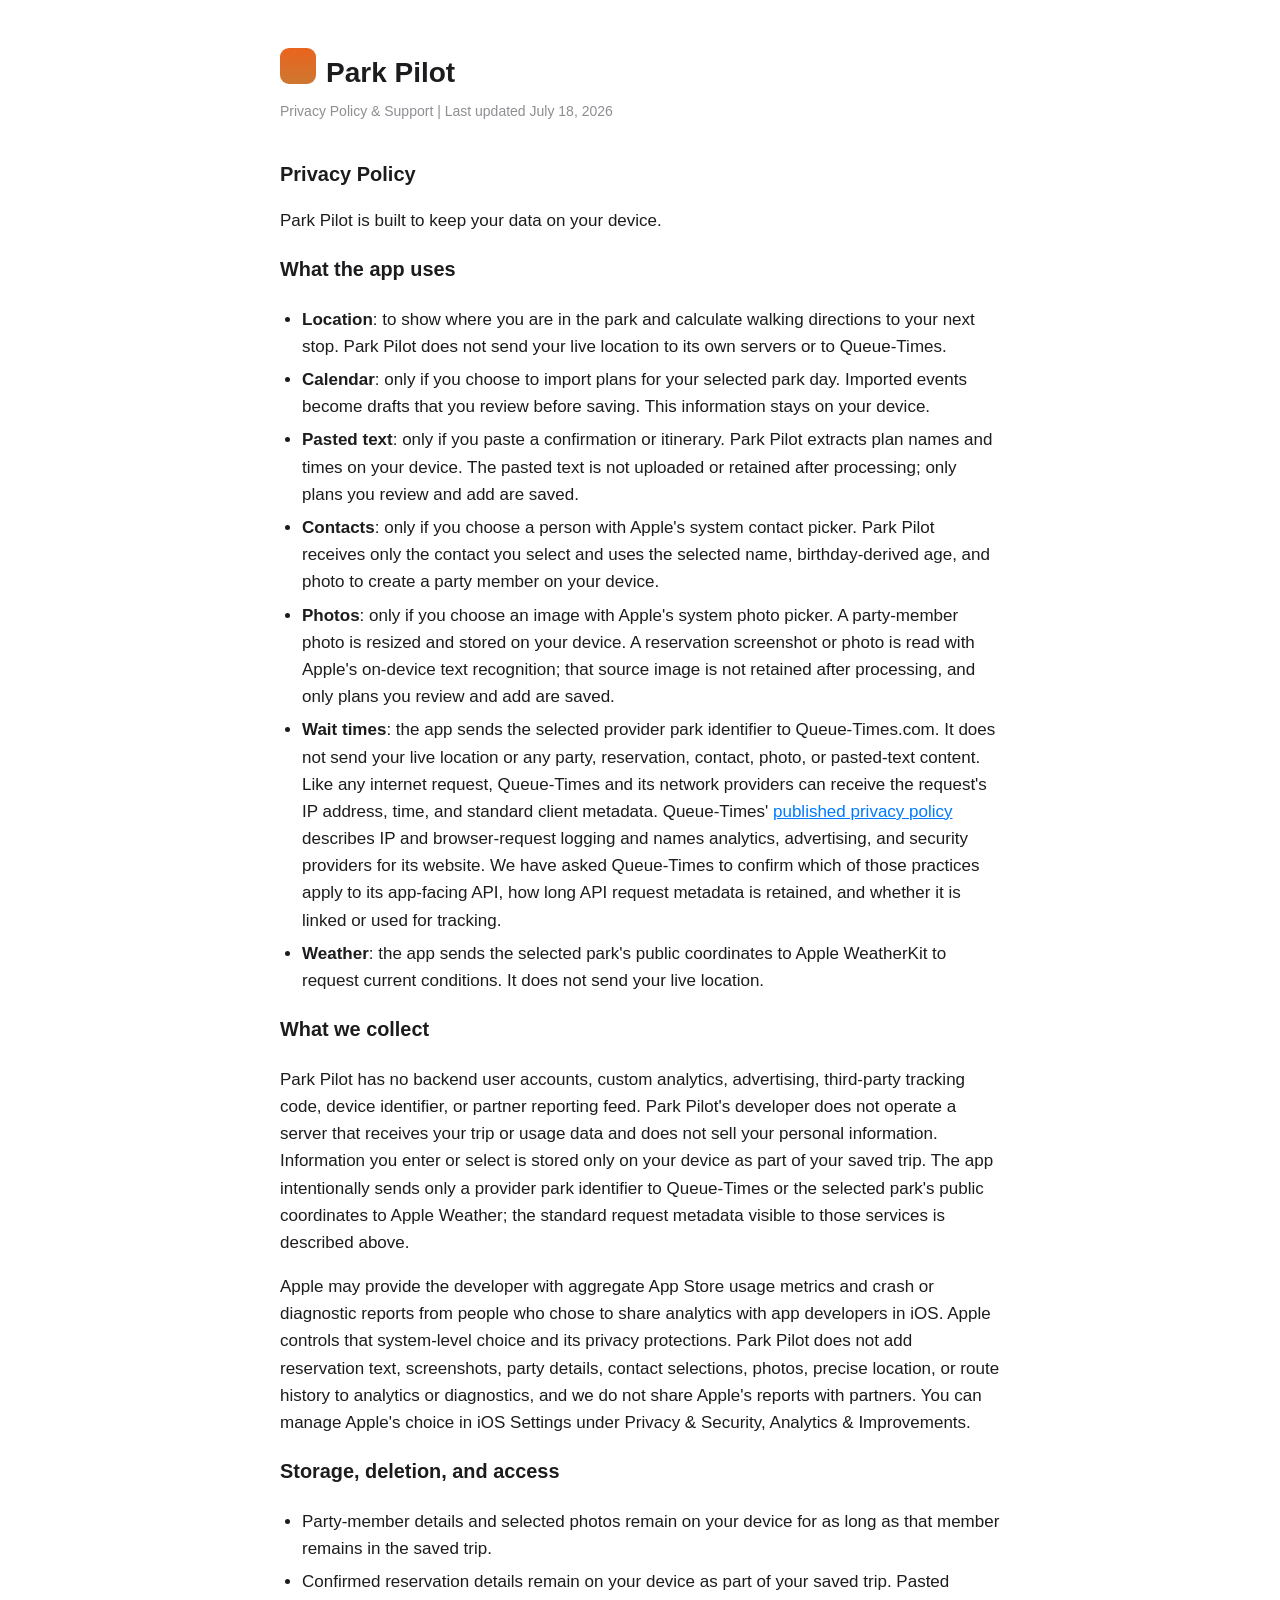
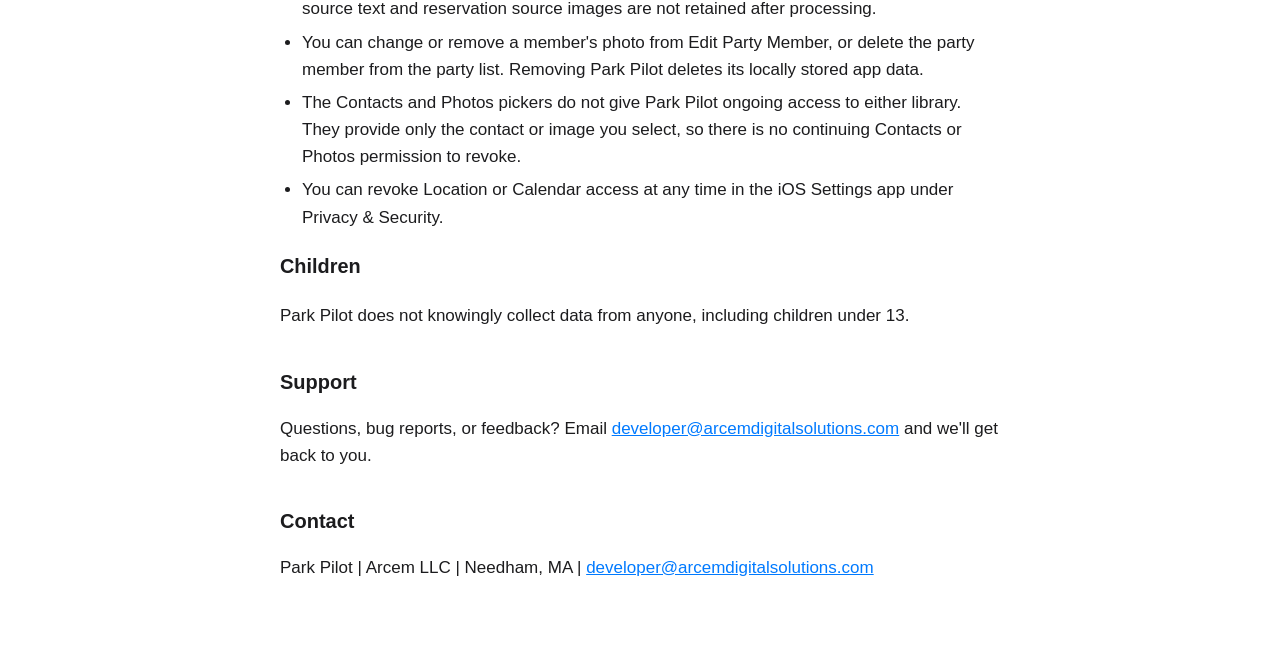
==== privacy.html @ 8011cf63 "docs: disclose wait provider request metadata" ====
<!DOCTYPE html>
<html lang="en">
<head>
<meta charset="utf-8">
<meta name="viewport" content="width=device-width, initial-scale=1">
<title>Park Pilot - Privacy &amp; Support</title>
<style>
  :root { color-scheme: light dark; }
  body {
    font: 17px/1.6 -apple-system, BlinkMacSystemFont, "Segoe UI", Roboto, Helvetica, Arial, sans-serif;
    max-width: 720px; margin: 0 auto; padding: 32px 20px 64px; color: #1c1c1e;
  }
  @media (prefers-color-scheme: dark) { body { background: #000; color: #f2f2f7; } a { color: #6cb4ff; } }
  h1 { font-size: 28px; margin-bottom: 4px; }
  h2 { font-size: 20px; margin-top: 36px; }
  .updated { color: #8e8e93; font-size: 14px; margin-top: 0; }
  ul { padding-left: 22px; }
  li { margin: 6px 0; }
  a { color: #007aff; }
  .brand { display: flex; align-items: center; gap: 10px; }
  .pin { width: 36px; height: 36px; border-radius: 9px; background: linear-gradient(180deg,#ea641e,#cd7731); }
</style>
</head>
<body>
  <div class="brand"><div class="pin"></div><h1>Park Pilot</h1></div>
  <p class="updated">Privacy Policy &amp; Support | Last updated July 18, 2026</p>

  <h2>Privacy Policy</h2>
  <p>Park Pilot is built to keep your data on your device.</p>
  <h3>What the app uses</h3>
  <ul>
    <li><strong>Location</strong>: to show where you are in the park and calculate walking directions to your next stop. Park Pilot does not send your live location to its own servers or to Queue-Times.</li>
    <li><strong>Calendar</strong>: only if you choose to import plans for your selected park day. Imported events become drafts that you review before saving. This information stays on your device.</li>
    <li><strong>Pasted text</strong>: only if you paste a confirmation or itinerary. Park Pilot extracts plan names and times on your device. The pasted text is not uploaded or retained after processing; only plans you review and add are saved.</li>
    <li><strong>Contacts</strong>: only if you choose a person with Apple's system contact picker. Park Pilot receives only the contact you select and uses the selected name, birthday-derived age, and photo to create a party member on your device.</li>
    <li><strong>Photos</strong>: only if you choose an image with Apple's system photo picker. A party-member photo is resized and stored on your device. A reservation screenshot or photo is read with Apple's on-device text recognition; that source image is not retained after processing, and only plans you review and add are saved.</li>
    <li><strong>Wait times</strong>: the app sends the selected provider park identifier to Queue-Times.com. It does not send your live location or any party, reservation, contact, photo, or pasted-text content. Like any internet request, Queue-Times and its network providers can receive the request's IP address, time, and standard client metadata. Queue-Times' <a href="https://queue-times.com/en-US/pages/privacy">published privacy policy</a> describes IP and browser-request logging and names analytics, advertising, and security providers for its website. We have asked Queue-Times to confirm which of those practices apply to its app-facing API, how long API request metadata is retained, and whether it is linked or used for tracking.</li>
    <li><strong>Weather</strong>: the app sends the selected park's public coordinates to Apple WeatherKit to request current conditions. It does not send your live location.</li>
  </ul>
  <h3>What we collect</h3>
  <p>Park Pilot has no backend user accounts, custom analytics, advertising, third-party tracking code, device identifier, or partner reporting feed. Park Pilot's developer does not operate a server that receives your trip or usage data and does not sell your personal information. Information you enter or select is stored only on your device as part of your saved trip. The app intentionally sends only a provider park identifier to Queue-Times or the selected park's public coordinates to Apple Weather; the standard request metadata visible to those services is described above.</p>
  <p>Apple may provide the developer with aggregate App Store usage metrics and crash or diagnostic reports from people who chose to share analytics with app developers in iOS. Apple controls that system-level choice and its privacy protections. Park Pilot does not add reservation text, screenshots, party details, contact selections, photos, precise location, or route history to analytics or diagnostics, and we do not share Apple's reports with partners. You can manage Apple's choice in iOS Settings under Privacy &amp; Security, Analytics &amp; Improvements.</p>
  <h3>Storage, deletion, and access</h3>
  <ul>
    <li>Party-member details and selected photos remain on your device for as long as that member remains in the saved trip.</li>
    <li>Confirmed reservation details remain on your device as part of your saved trip. Pasted source text and reservation source images are not retained after processing.</li>
    <li>You can change or remove a member's photo from Edit Party Member, or delete the party member from the party list. Removing Park Pilot deletes its locally stored app data.</li>
    <li>The Contacts and Photos pickers do not give Park Pilot ongoing access to either library. They provide only the contact or image you select, so there is no continuing Contacts or Photos permission to revoke.</li>
    <li>You can revoke Location or Calendar access at any time in the iOS Settings app under Privacy &amp; Security.</li>
  </ul>
  <h3>Children</h3>
  <p>Park Pilot does not knowingly collect data from anyone, including children under 13.</p>

  <h2>Support</h2>
  <p>Questions, bug reports, or feedback? Email <a href="mailto:developer@arcemdigitalsolutions.com">developer@arcemdigitalsolutions.com</a> and we'll get back to you.</p>

  <h2>Contact</h2>
  <p>Park Pilot | Arcem LLC | Needham, MA | <a href="mailto:developer@arcemdigitalsolutions.com">developer@arcemdigitalsolutions.com</a></p>
</body>
</html>
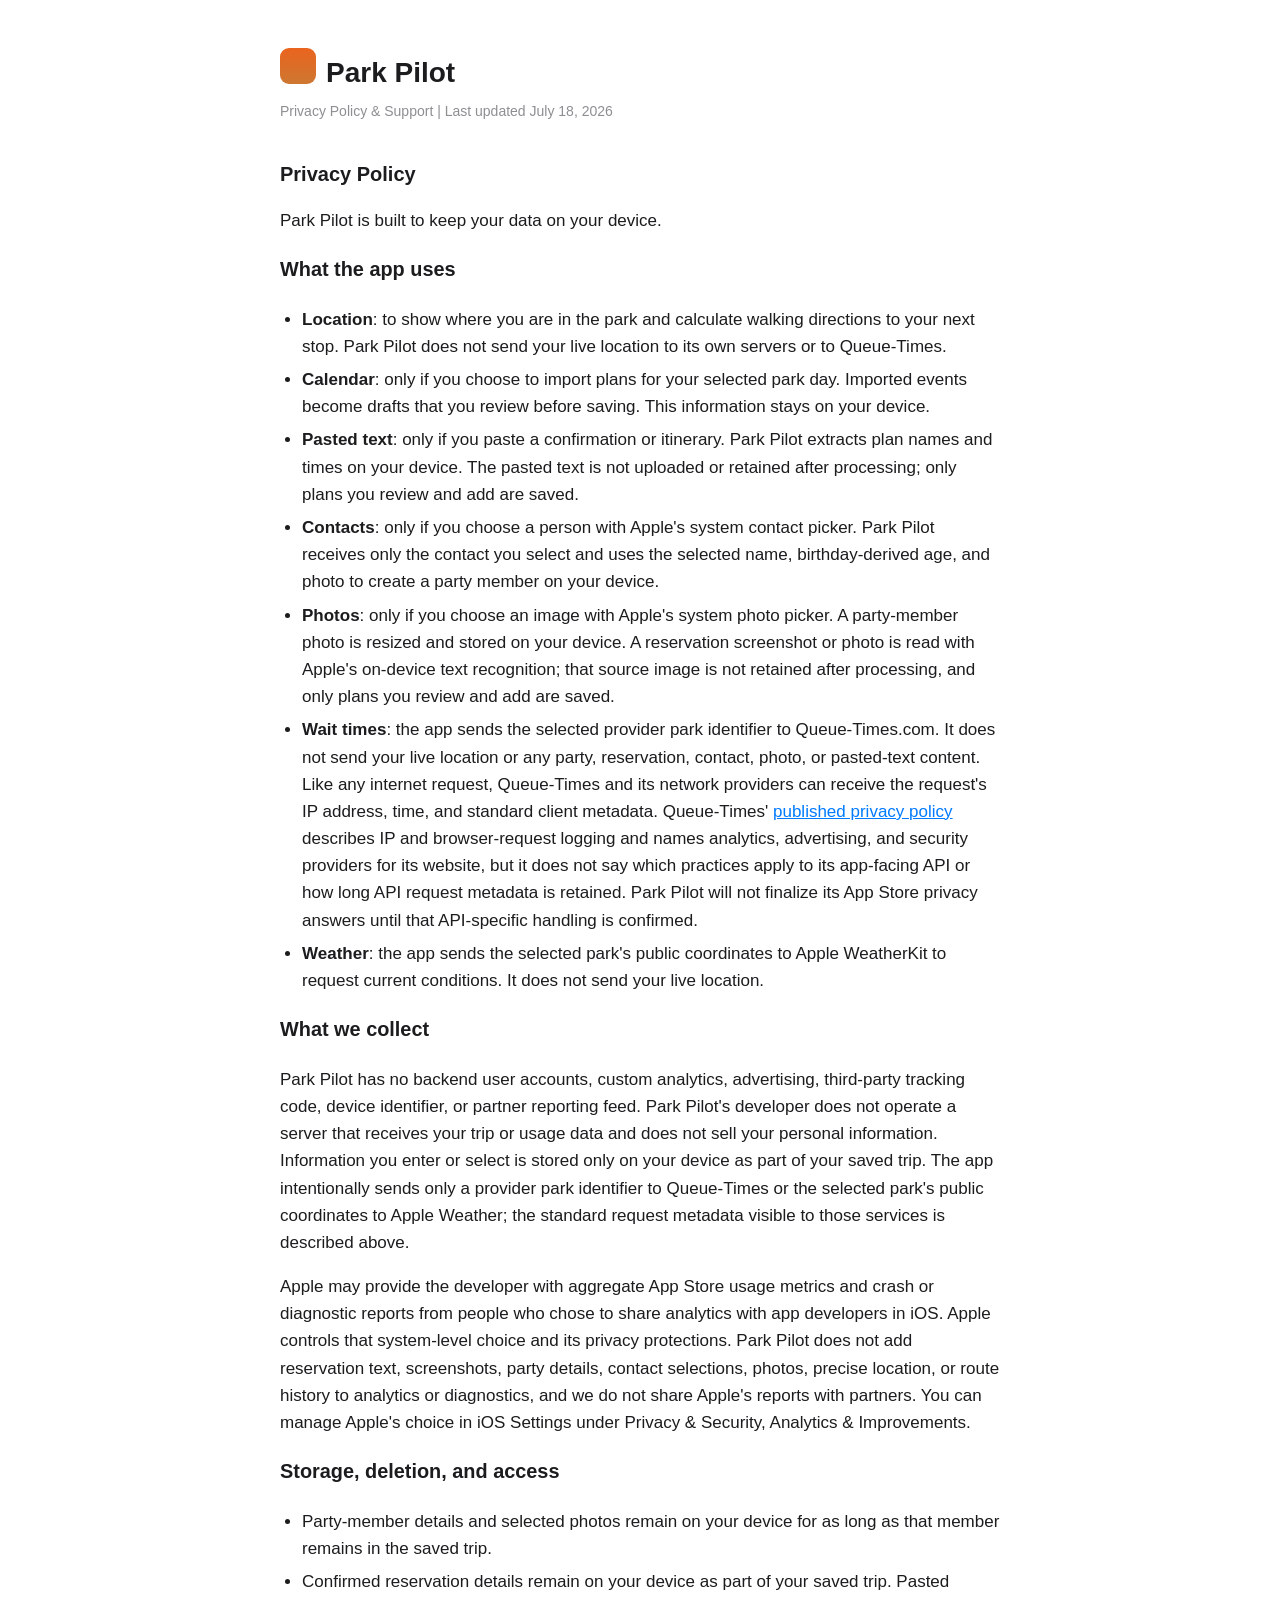
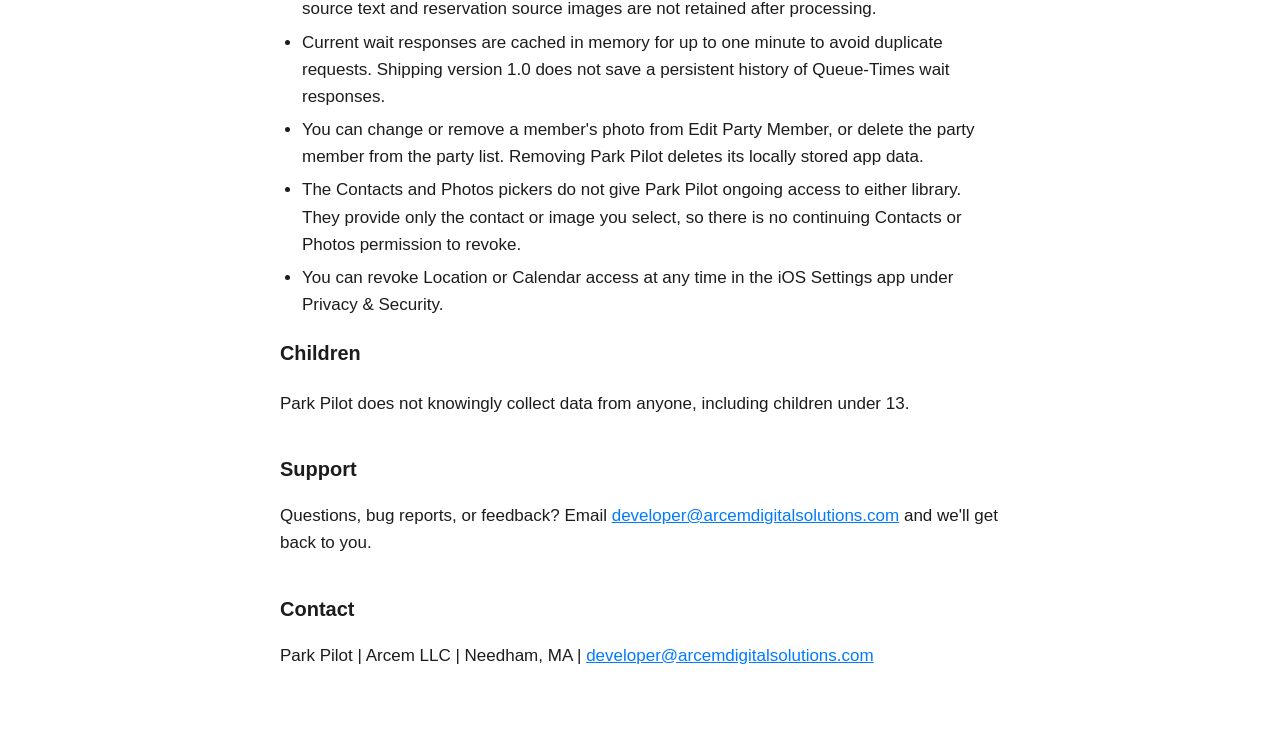
==== commit bd9bd706: "docs: clarify provider data retention" ====
--- a/privacy.html
+++ b/privacy.html
@@ -34,7 +34,7 @@
     <li><strong>Pasted text</strong>: only if you paste a confirmation or itinerary. Park Pilot extracts plan names and times on your device. The pasted text is not uploaded or retained after processing; only plans you review and add are saved.</li>
     <li><strong>Contacts</strong>: only if you choose a person with Apple's system contact picker. Park Pilot receives only the contact you select and uses the selected name, birthday-derived age, and photo to create a party member on your device.</li>
     <li><strong>Photos</strong>: only if you choose an image with Apple's system photo picker. A party-member photo is resized and stored on your device. A reservation screenshot or photo is read with Apple's on-device text recognition; that source image is not retained after processing, and only plans you review and add are saved.</li>
-    <li><strong>Wait times</strong>: the app sends the selected provider park identifier to Queue-Times.com. It does not send your live location or any party, reservation, contact, photo, or pasted-text content. Like any internet request, Queue-Times and its network providers can receive the request's IP address, time, and standard client metadata. Queue-Times' <a href="https://queue-times.com/en-US/pages/privacy">published privacy policy</a> describes IP and browser-request logging and names analytics, advertising, and security providers for its website. We have asked Queue-Times to confirm which of those practices apply to its app-facing API, how long API request metadata is retained, and whether it is linked or used for tracking.</li>
+    <li><strong>Wait times</strong>: the app sends the selected provider park identifier to Queue-Times.com. It does not send your live location or any party, reservation, contact, photo, or pasted-text content. Like any internet request, Queue-Times and its network providers can receive the request's IP address, time, and standard client metadata. Queue-Times' <a href="https://queue-times.com/en-US/pages/privacy">published privacy policy</a> describes IP and browser-request logging and names analytics, advertising, and security providers for its website, but it does not say which practices apply to its app-facing API or how long API request metadata is retained. Park Pilot will not finalize its App Store privacy answers until that API-specific handling is confirmed.</li>
     <li><strong>Weather</strong>: the app sends the selected park's public coordinates to Apple WeatherKit to request current conditions. It does not send your live location.</li>
   </ul>
   <h3>What we collect</h3>
@@ -44,6 +44,7 @@
   <ul>
     <li>Party-member details and selected photos remain on your device for as long as that member remains in the saved trip.</li>
     <li>Confirmed reservation details remain on your device as part of your saved trip. Pasted source text and reservation source images are not retained after processing.</li>
+    <li>Current wait responses are cached in memory for up to one minute to avoid duplicate requests. Shipping version 1.0 does not save a persistent history of Queue-Times wait responses.</li>
     <li>You can change or remove a member's photo from Edit Party Member, or delete the party member from the party list. Removing Park Pilot deletes its locally stored app data.</li>
     <li>The Contacts and Photos pickers do not give Park Pilot ongoing access to either library. They provide only the contact or image you select, so there is no continuing Contacts or Photos permission to revoke.</li>
     <li>You can revoke Location or Calendar access at any time in the iOS Settings app under Privacy &amp; Security.</li>
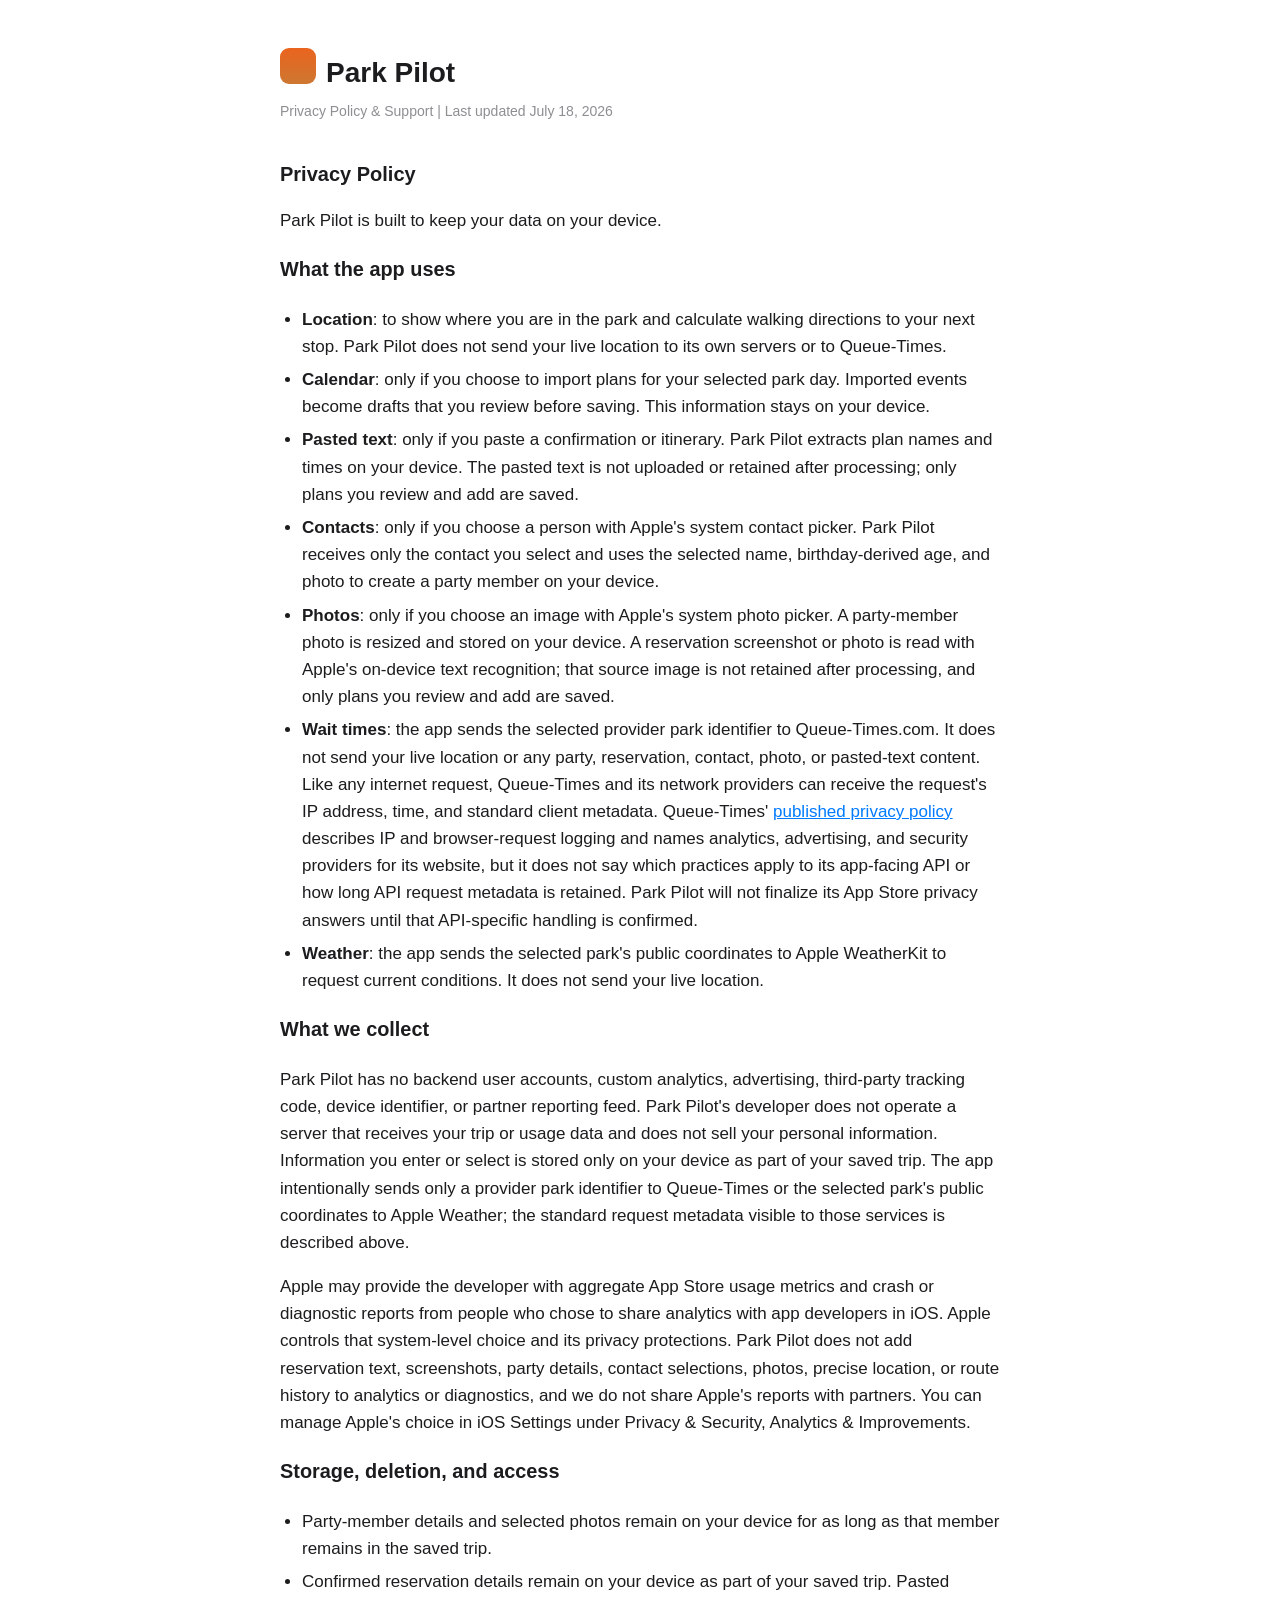
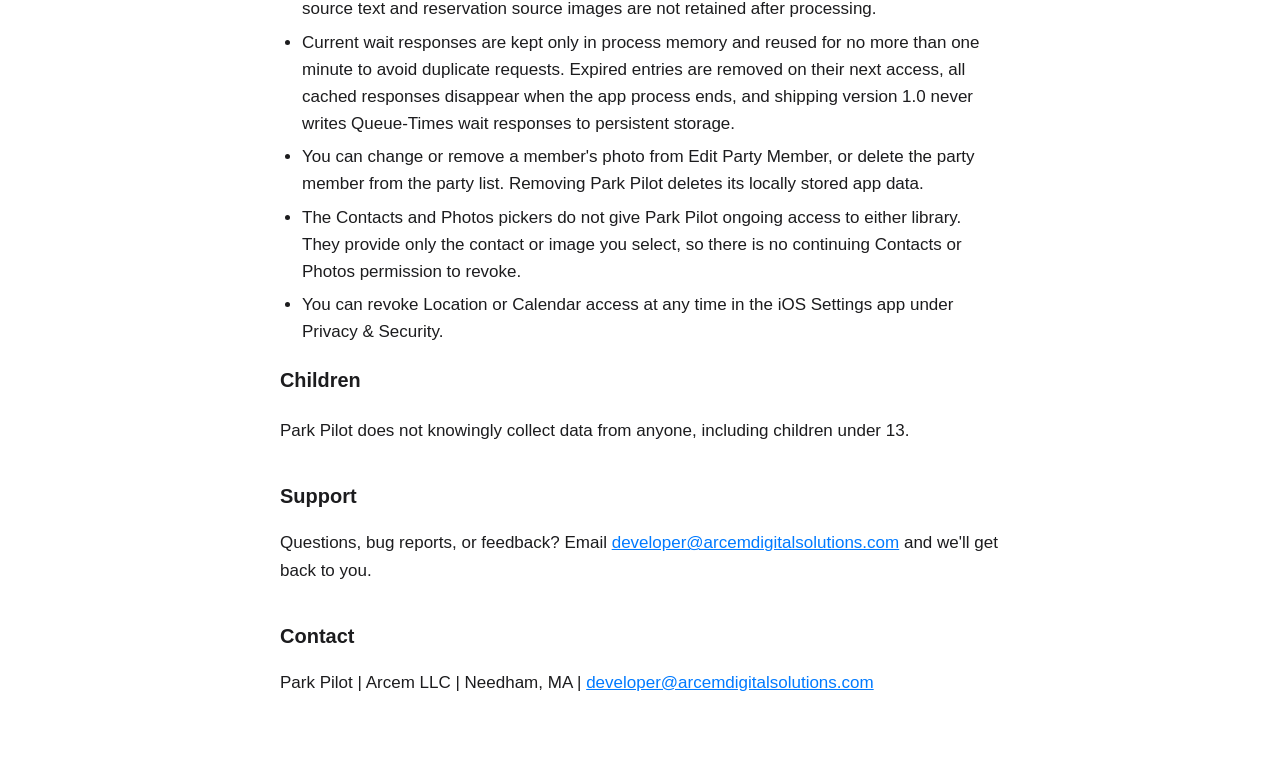
==== commit cbbaf42f: "docs: clarify transient wait cache" ====
--- a/privacy.html
+++ b/privacy.html
@@ -44,7 +44,7 @@
   <ul>
     <li>Party-member details and selected photos remain on your device for as long as that member remains in the saved trip.</li>
     <li>Confirmed reservation details remain on your device as part of your saved trip. Pasted source text and reservation source images are not retained after processing.</li>
-    <li>Current wait responses are cached in memory for up to one minute to avoid duplicate requests. Shipping version 1.0 does not save a persistent history of Queue-Times wait responses.</li>
+    <li>Current wait responses are kept only in process memory and reused for no more than one minute to avoid duplicate requests. Expired entries are removed on their next access, all cached responses disappear when the app process ends, and shipping version 1.0 never writes Queue-Times wait responses to persistent storage.</li>
     <li>You can change or remove a member's photo from Edit Party Member, or delete the party member from the party list. Removing Park Pilot deletes its locally stored app data.</li>
     <li>The Contacts and Photos pickers do not give Park Pilot ongoing access to either library. They provide only the contact or image you select, so there is no continuing Contacts or Photos permission to revoke.</li>
     <li>You can revoke Location or Calendar access at any time in the iOS Settings app under Privacy &amp; Security.</li>
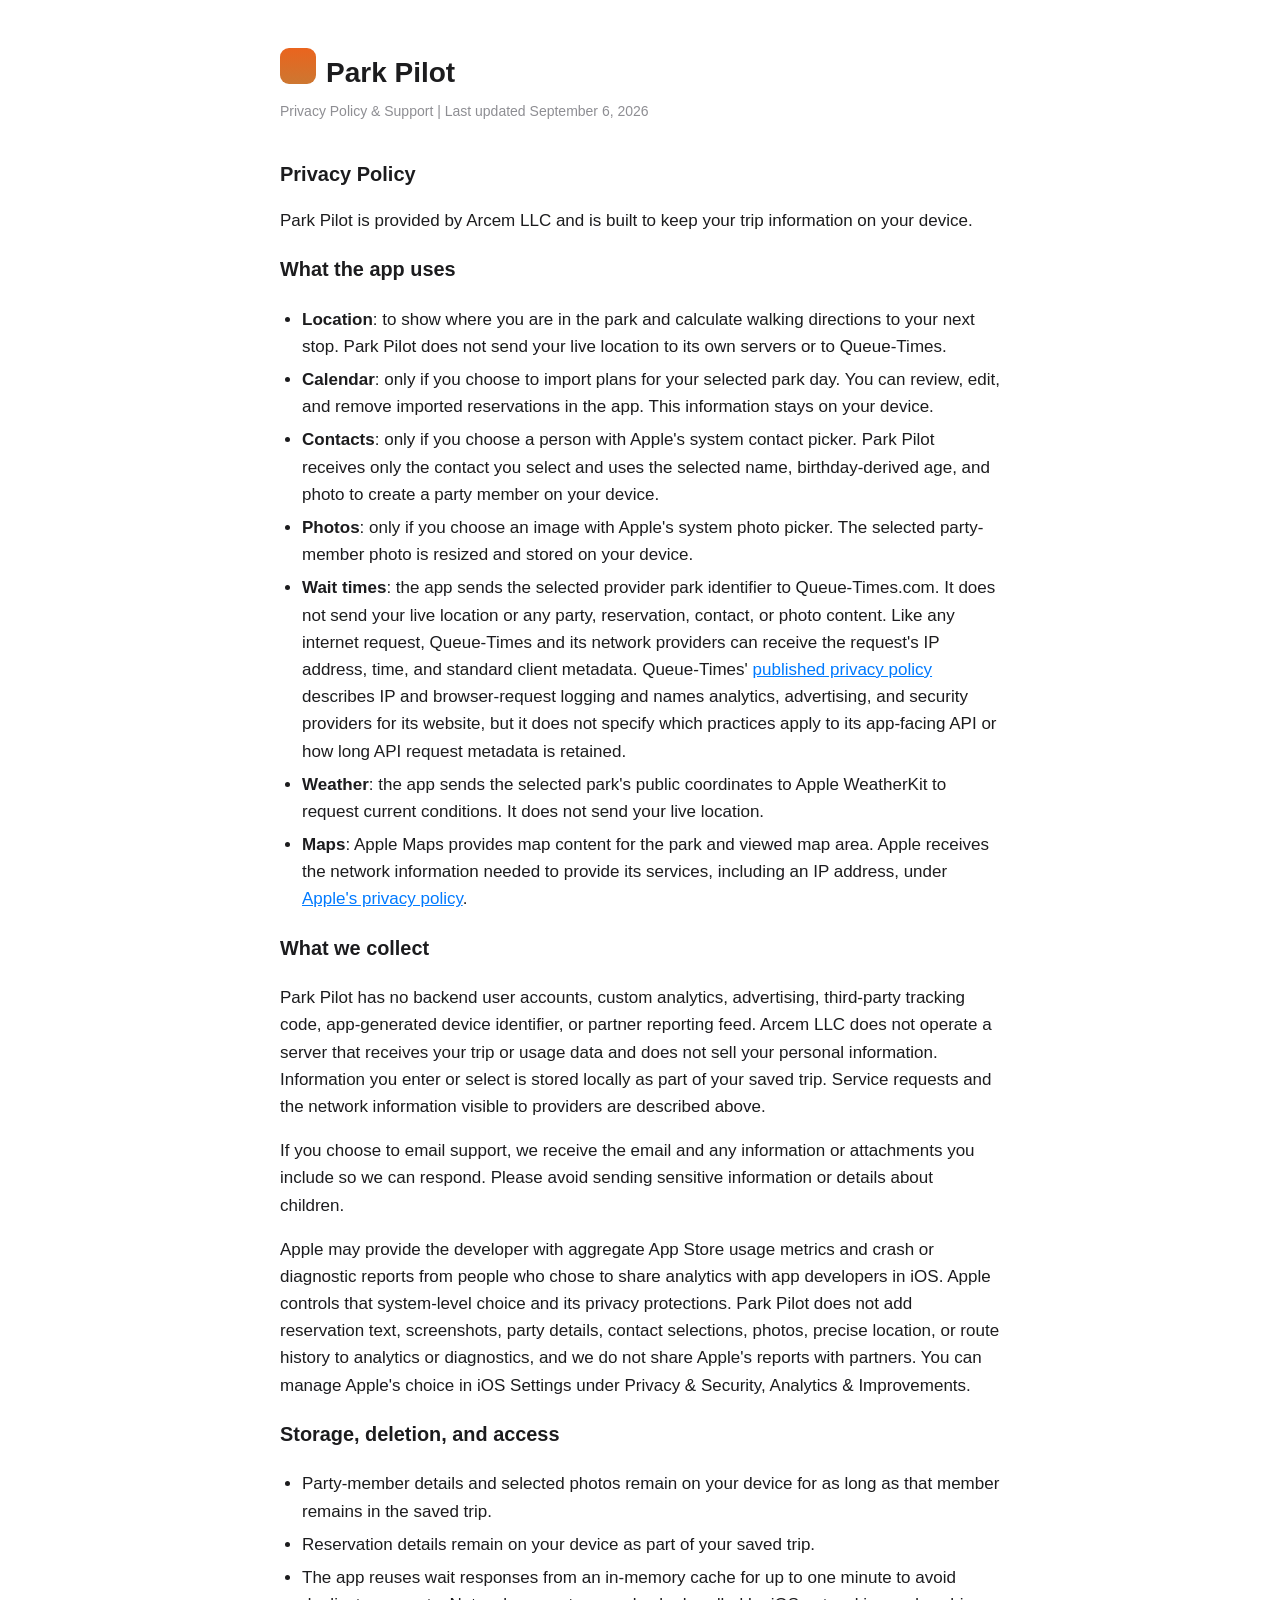
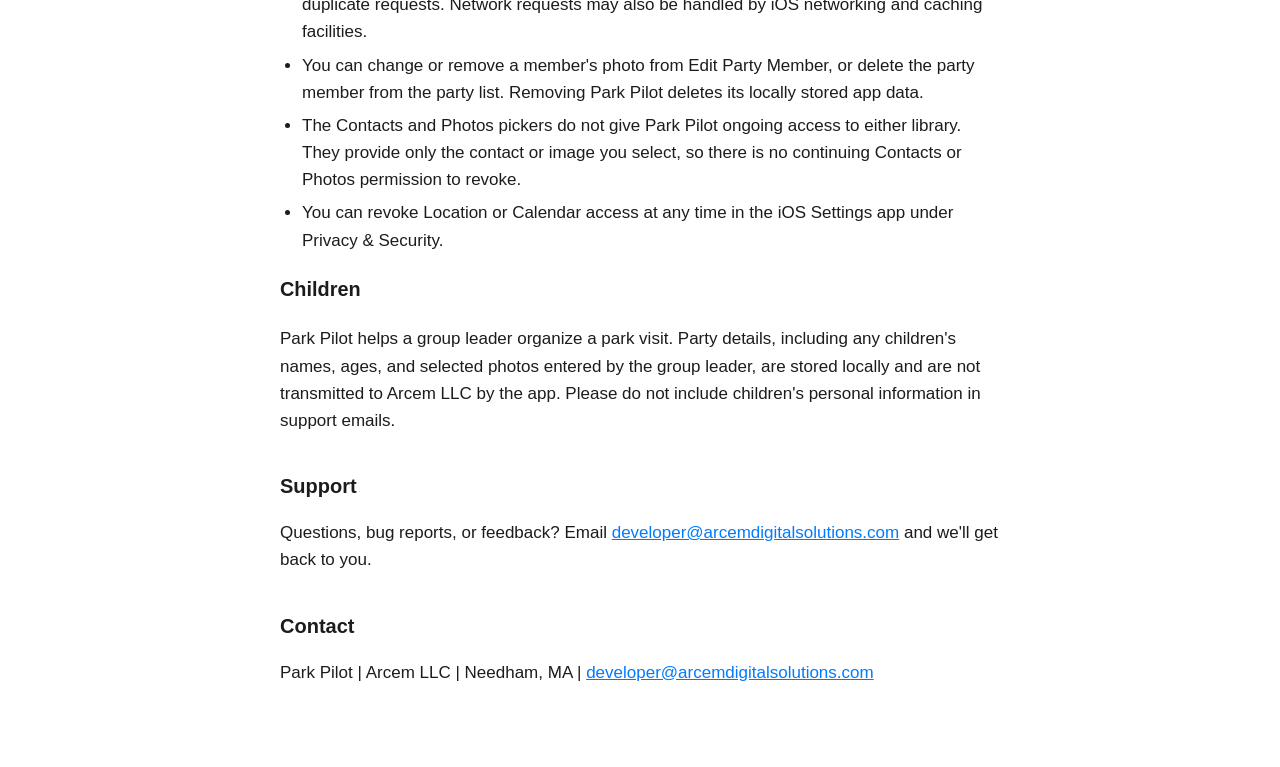
==== commit e1183ffc: "Align privacy and support disclosures with release build" ====
--- a/privacy.html
+++ b/privacy.html
@@ -23,34 +23,35 @@
 </head>
 <body>
   <div class="brand"><div class="pin"></div><h1>Park Pilot</h1></div>
-  <p class="updated">Privacy Policy &amp; Support | Last updated July 18, 2026</p>
+  <p class="updated">Privacy Policy &amp; Support | Last updated September 6, 2026</p>
 
   <h2>Privacy Policy</h2>
-  <p>Park Pilot is built to keep your data on your device.</p>
+  <p>Park Pilot is provided by Arcem LLC and is built to keep your trip information on your device.</p>
   <h3>What the app uses</h3>
   <ul>
     <li><strong>Location</strong>: to show where you are in the park and calculate walking directions to your next stop. Park Pilot does not send your live location to its own servers or to Queue-Times.</li>
-    <li><strong>Calendar</strong>: only if you choose to import plans for your selected park day. Imported events become drafts that you review before saving. This information stays on your device.</li>
-    <li><strong>Pasted text</strong>: only if you paste a confirmation or itinerary. Park Pilot extracts plan names and times on your device. The pasted text is not uploaded or retained after processing; only plans you review and add are saved.</li>
+    <li><strong>Calendar</strong>: only if you choose to import plans for your selected park day. You can review, edit, and remove imported reservations in the app. This information stays on your device.</li>
     <li><strong>Contacts</strong>: only if you choose a person with Apple's system contact picker. Park Pilot receives only the contact you select and uses the selected name, birthday-derived age, and photo to create a party member on your device.</li>
-    <li><strong>Photos</strong>: only if you choose an image with Apple's system photo picker. A party-member photo is resized and stored on your device. A reservation screenshot or photo is read with Apple's on-device text recognition; that source image is not retained after processing, and only plans you review and add are saved.</li>
-    <li><strong>Wait times</strong>: the app sends the selected provider park identifier to Queue-Times.com. It does not send your live location or any party, reservation, contact, photo, or pasted-text content. Like any internet request, Queue-Times and its network providers can receive the request's IP address, time, and standard client metadata. Queue-Times' <a href="https://queue-times.com/en-US/pages/privacy">published privacy policy</a> describes IP and browser-request logging and names analytics, advertising, and security providers for its website, but it does not say which practices apply to its app-facing API or how long API request metadata is retained. Park Pilot will not finalize its App Store privacy answers until that API-specific handling is confirmed.</li>
+    <li><strong>Photos</strong>: only if you choose an image with Apple's system photo picker. The selected party-member photo is resized and stored on your device.</li>
+    <li><strong>Wait times</strong>: the app sends the selected provider park identifier to Queue-Times.com. It does not send your live location or any party, reservation, contact, or photo content. Like any internet request, Queue-Times and its network providers can receive the request's IP address, time, and standard client metadata. Queue-Times' <a href="https://queue-times.com/en-US/pages/privacy">published privacy policy</a> describes IP and browser-request logging and names analytics, advertising, and security providers for its website, but it does not specify which practices apply to its app-facing API or how long API request metadata is retained.</li>
     <li><strong>Weather</strong>: the app sends the selected park's public coordinates to Apple WeatherKit to request current conditions. It does not send your live location.</li>
+    <li><strong>Maps</strong>: Apple Maps provides map content for the park and viewed map area. Apple receives the network information needed to provide its services, including an IP address, under <a href="https://www.apple.com/legal/privacy/">Apple's privacy policy</a>.</li>
   </ul>
   <h3>What we collect</h3>
-  <p>Park Pilot has no backend user accounts, custom analytics, advertising, third-party tracking code, device identifier, or partner reporting feed. Park Pilot's developer does not operate a server that receives your trip or usage data and does not sell your personal information. Information you enter or select is stored only on your device as part of your saved trip. The app intentionally sends only a provider park identifier to Queue-Times or the selected park's public coordinates to Apple Weather; the standard request metadata visible to those services is described above.</p>
+  <p>Park Pilot has no backend user accounts, custom analytics, advertising, third-party tracking code, app-generated device identifier, or partner reporting feed. Arcem LLC does not operate a server that receives your trip or usage data and does not sell your personal information. Information you enter or select is stored locally as part of your saved trip. Service requests and the network information visible to providers are described above.</p>
+  <p>If you choose to email support, we receive the email and any information or attachments you include so we can respond. Please avoid sending sensitive information or details about children.</p>
   <p>Apple may provide the developer with aggregate App Store usage metrics and crash or diagnostic reports from people who chose to share analytics with app developers in iOS. Apple controls that system-level choice and its privacy protections. Park Pilot does not add reservation text, screenshots, party details, contact selections, photos, precise location, or route history to analytics or diagnostics, and we do not share Apple's reports with partners. You can manage Apple's choice in iOS Settings under Privacy &amp; Security, Analytics &amp; Improvements.</p>
   <h3>Storage, deletion, and access</h3>
   <ul>
     <li>Party-member details and selected photos remain on your device for as long as that member remains in the saved trip.</li>
-    <li>Confirmed reservation details remain on your device as part of your saved trip. Pasted source text and reservation source images are not retained after processing.</li>
-    <li>Current wait responses are kept only in process memory and reused for no more than one minute to avoid duplicate requests. Expired entries are removed on their next access, all cached responses disappear when the app process ends, and shipping version 1.0 never writes Queue-Times wait responses to persistent storage.</li>
+    <li>Reservation details remain on your device as part of your saved trip.</li>
+    <li>The app reuses wait responses from an in-memory cache for up to one minute to avoid duplicate requests. Network requests may also be handled by iOS networking and caching facilities.</li>
     <li>You can change or remove a member's photo from Edit Party Member, or delete the party member from the party list. Removing Park Pilot deletes its locally stored app data.</li>
     <li>The Contacts and Photos pickers do not give Park Pilot ongoing access to either library. They provide only the contact or image you select, so there is no continuing Contacts or Photos permission to revoke.</li>
     <li>You can revoke Location or Calendar access at any time in the iOS Settings app under Privacy &amp; Security.</li>
   </ul>
   <h3>Children</h3>
-  <p>Park Pilot does not knowingly collect data from anyone, including children under 13.</p>
+  <p>Park Pilot helps a group leader organize a park visit. Party details, including any children's names, ages, and selected photos entered by the group leader, are stored locally and are not transmitted to Arcem LLC by the app. Please do not include children's personal information in support emails.</p>
 
   <h2>Support</h2>
   <p>Questions, bug reports, or feedback? Email <a href="mailto:developer@arcemdigitalsolutions.com">developer@arcemdigitalsolutions.com</a> and we'll get back to you.</p>
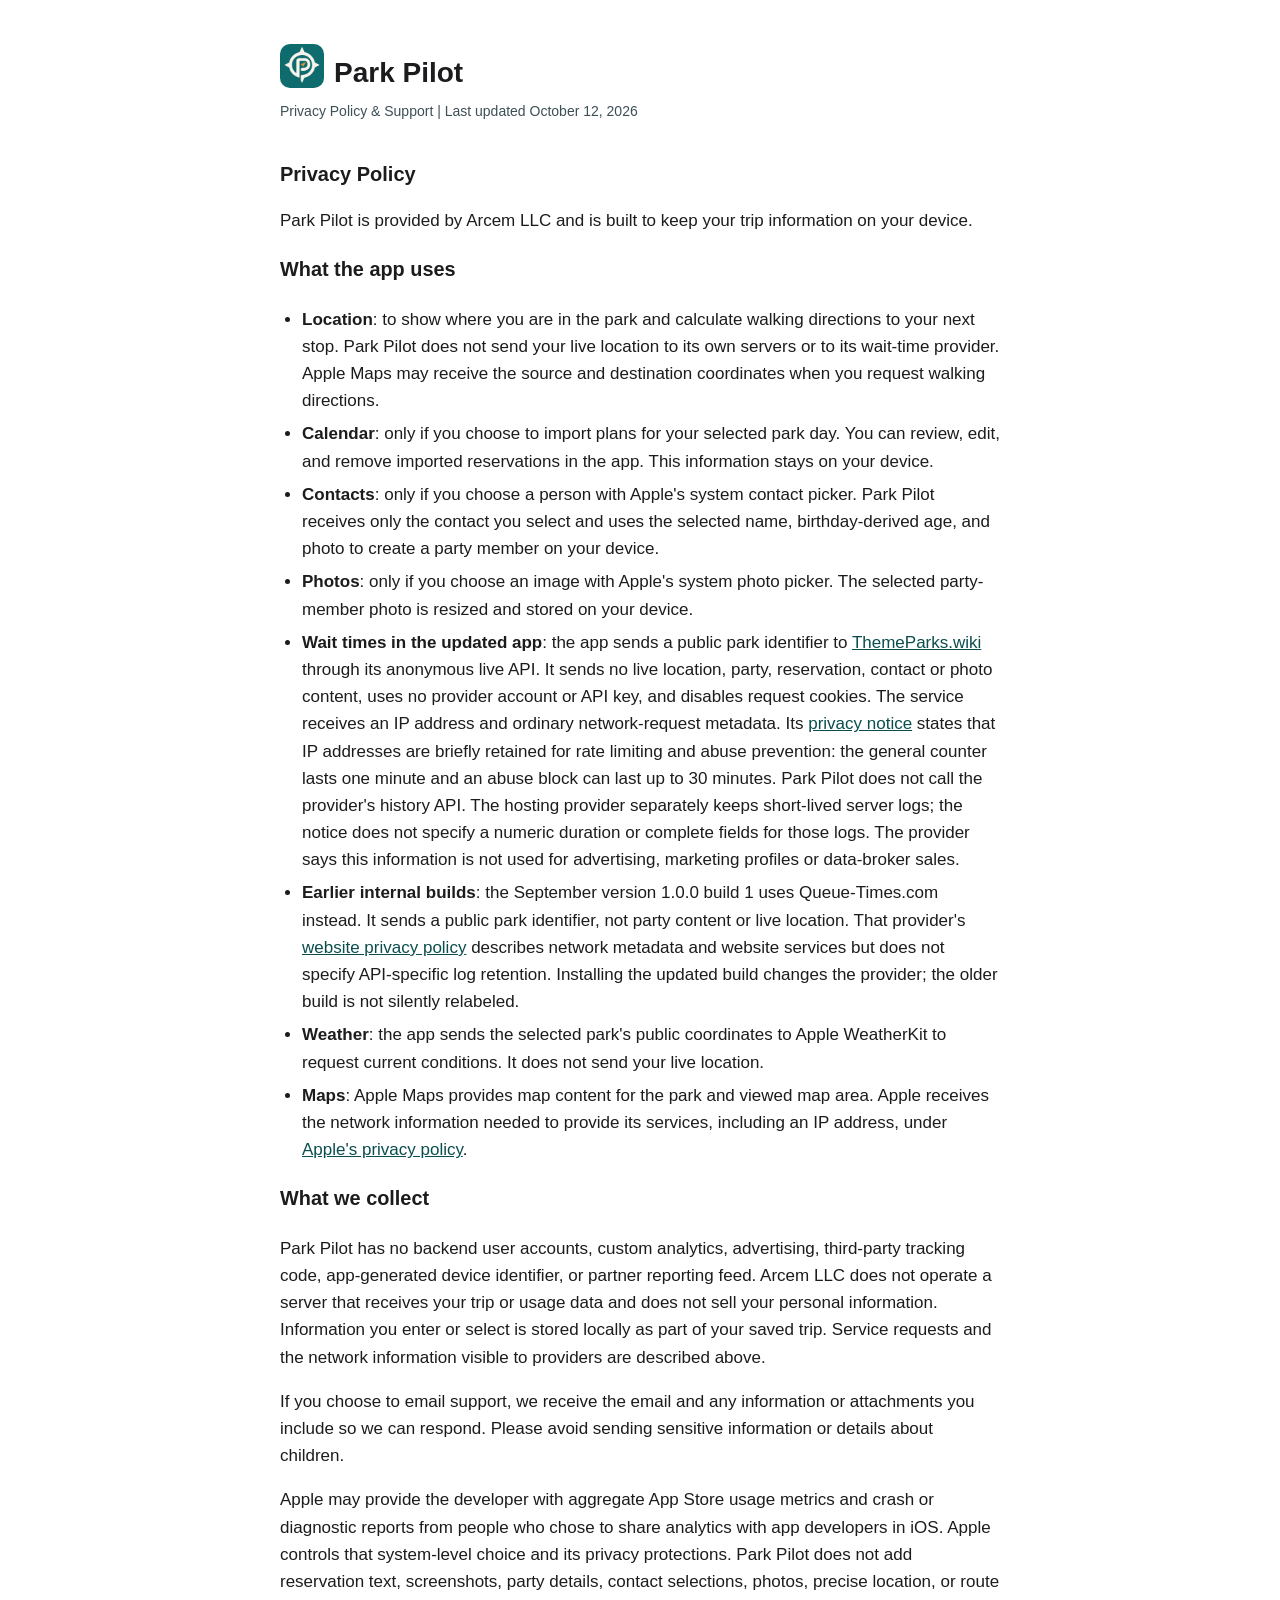
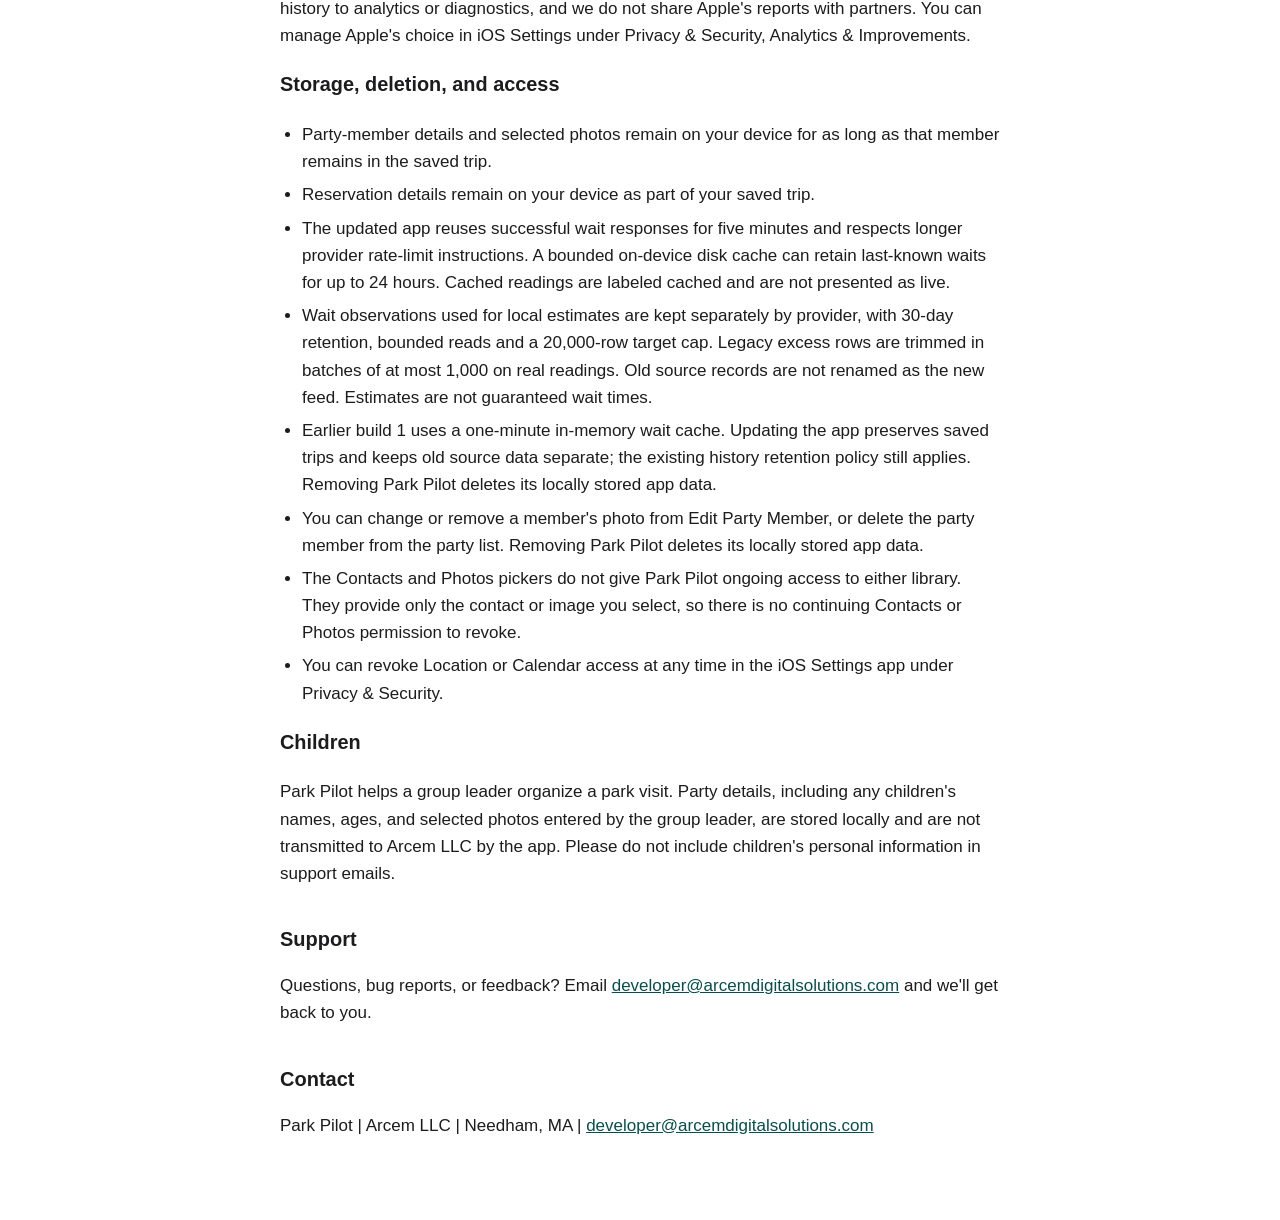
==== commit 3f513dbc: "Disclose updated wait provider and bounded local retention" ====
--- a/privacy.html
+++ b/privacy.html
@@ -10,30 +10,33 @@
     font: 17px/1.6 -apple-system, BlinkMacSystemFont, "Segoe UI", Roboto, Helvetica, Arial, sans-serif;
     max-width: 720px; margin: 0 auto; padding: 32px 20px 64px; color: #1c1c1e;
   }
-  @media (prefers-color-scheme: dark) { body { background: #000; color: #f2f2f7; } a { color: #6cb4ff; } }
+  @media (prefers-color-scheme: dark) { body { background: #000; color: #f2f2f7; } a { color: #6bd6cc; } }
   h1 { font-size: 28px; margin-bottom: 4px; }
   h2 { font-size: 20px; margin-top: 36px; }
-  .updated { color: #8e8e93; font-size: 14px; margin-top: 0; }
+  .updated { color: #3d4f57; font-size: 14px; margin-top: 0; }
+  @media (prefers-color-scheme: dark) { .updated { color: #b8cccf; } }
   ul { padding-left: 22px; }
   li { margin: 6px 0; }
-  a { color: #007aff; }
+  a { color: #0a4d4d; overflow-wrap: anywhere; }
+  @media (prefers-color-scheme: dark) { a { color: #6bd6cc; } }
   .brand { display: flex; align-items: center; gap: 10px; }
-  .pin { width: 36px; height: 36px; border-radius: 9px; background: linear-gradient(180deg,#ea641e,#cd7731); }
+  .icon { width: 44px; height: 44px; border-radius: 10px; }
 </style>
 </head>
 <body>
-  <div class="brand"><div class="pin"></div><h1>Park Pilot</h1></div>
-  <p class="updated">Privacy Policy &amp; Support | Last updated September 6, 2026</p>
+  <div class="brand"><img class="icon" src="assets/park-pilot-icon.png" alt="" aria-hidden="true"><h1>Park Pilot</h1></div>
+  <p class="updated">Privacy Policy &amp; Support | Last updated October 12, 2026</p>
 
   <h2>Privacy Policy</h2>
   <p>Park Pilot is provided by Arcem LLC and is built to keep your trip information on your device.</p>
   <h3>What the app uses</h3>
   <ul>
-    <li><strong>Location</strong>: to show where you are in the park and calculate walking directions to your next stop. Park Pilot does not send your live location to its own servers or to Queue-Times.</li>
+    <li><strong>Location</strong>: to show where you are in the park and calculate walking directions to your next stop. Park Pilot does not send your live location to its own servers or to its wait-time provider. Apple Maps may receive the source and destination coordinates when you request walking directions.</li>
     <li><strong>Calendar</strong>: only if you choose to import plans for your selected park day. You can review, edit, and remove imported reservations in the app. This information stays on your device.</li>
     <li><strong>Contacts</strong>: only if you choose a person with Apple's system contact picker. Park Pilot receives only the contact you select and uses the selected name, birthday-derived age, and photo to create a party member on your device.</li>
     <li><strong>Photos</strong>: only if you choose an image with Apple's system photo picker. The selected party-member photo is resized and stored on your device.</li>
-    <li><strong>Wait times</strong>: the app sends the selected provider park identifier to Queue-Times.com. It does not send your live location or any party, reservation, contact, or photo content. Like any internet request, Queue-Times and its network providers can receive the request's IP address, time, and standard client metadata. Queue-Times' <a href="https://queue-times.com/en-US/pages/privacy">published privacy policy</a> describes IP and browser-request logging and names analytics, advertising, and security providers for its website, but it does not specify which practices apply to its app-facing API or how long API request metadata is retained.</li>
+    <li><strong>Wait times in the updated app</strong>: the app sends a public park identifier to <a href="https://www.themeparks.wiki/">ThemeParks.wiki</a> through its anonymous live API. It sends no live location, party, reservation, contact or photo content, uses no provider account or API key, and disables request cookies. The service receives an IP address and ordinary network-request metadata. Its <a href="https://www.themeparks.wiki/privacy">privacy notice</a> states that IP addresses are briefly retained for rate limiting and abuse prevention: the general counter lasts one minute and an abuse block can last up to 30 minutes. Park Pilot does not call the provider's history API. The hosting provider separately keeps short-lived server logs; the notice does not specify a numeric duration or complete fields for those logs. The provider says this information is not used for advertising, marketing profiles or data-broker sales.</li>
+    <li><strong>Earlier internal builds</strong>: the September version 1.0.0 build 1 uses Queue-Times.com instead. It sends a public park identifier, not party content or live location. That provider's <a href="https://queue-times.com/en-US/pages/privacy">website privacy policy</a> describes network metadata and website services but does not specify API-specific log retention. Installing the updated build changes the provider; the older build is not silently relabeled.</li>
     <li><strong>Weather</strong>: the app sends the selected park's public coordinates to Apple WeatherKit to request current conditions. It does not send your live location.</li>
     <li><strong>Maps</strong>: Apple Maps provides map content for the park and viewed map area. Apple receives the network information needed to provide its services, including an IP address, under <a href="https://www.apple.com/legal/privacy/">Apple's privacy policy</a>.</li>
   </ul>
@@ -45,7 +48,9 @@
   <ul>
     <li>Party-member details and selected photos remain on your device for as long as that member remains in the saved trip.</li>
     <li>Reservation details remain on your device as part of your saved trip.</li>
-    <li>The app reuses wait responses from an in-memory cache for up to one minute to avoid duplicate requests. Network requests may also be handled by iOS networking and caching facilities.</li>
+    <li>The updated app reuses successful wait responses for five minutes and respects longer provider rate-limit instructions. A bounded on-device disk cache can retain last-known waits for up to 24 hours. Cached readings are labeled cached and are not presented as live.</li>
+    <li>Wait observations used for local estimates are kept separately by provider, with 30-day retention, bounded reads and a 20,000-row target cap. Legacy excess rows are trimmed in batches of at most 1,000 on real readings. Old source records are not renamed as the new feed. Estimates are not guaranteed wait times.</li>
+    <li>Earlier build 1 uses a one-minute in-memory wait cache. Updating the app preserves saved trips and keeps old source data separate; the existing history retention policy still applies. Removing Park Pilot deletes its locally stored app data.</li>
     <li>You can change or remove a member's photo from Edit Party Member, or delete the party member from the party list. Removing Park Pilot deletes its locally stored app data.</li>
     <li>The Contacts and Photos pickers do not give Park Pilot ongoing access to either library. They provide only the contact or image you select, so there is no continuing Contacts or Photos permission to revoke.</li>
     <li>You can revoke Location or Calendar access at any time in the iOS Settings app under Privacy &amp; Security.</li>
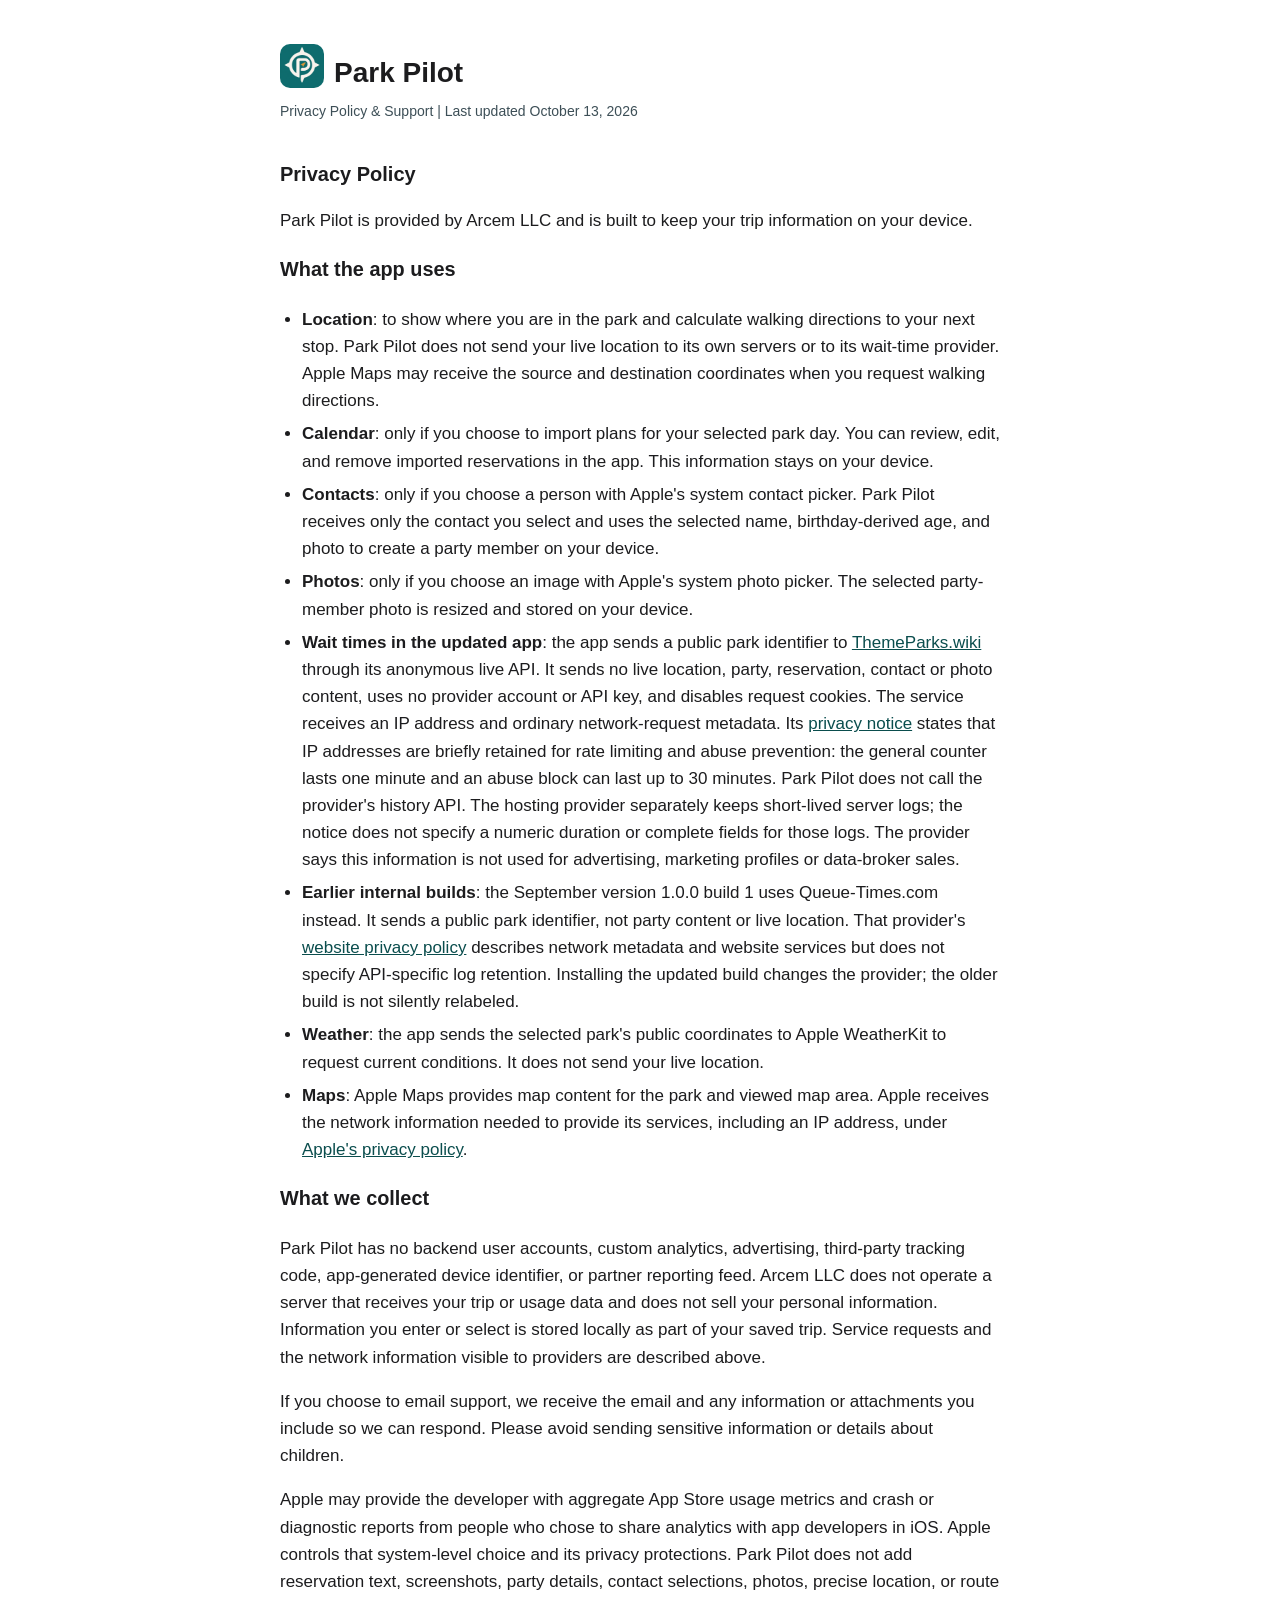
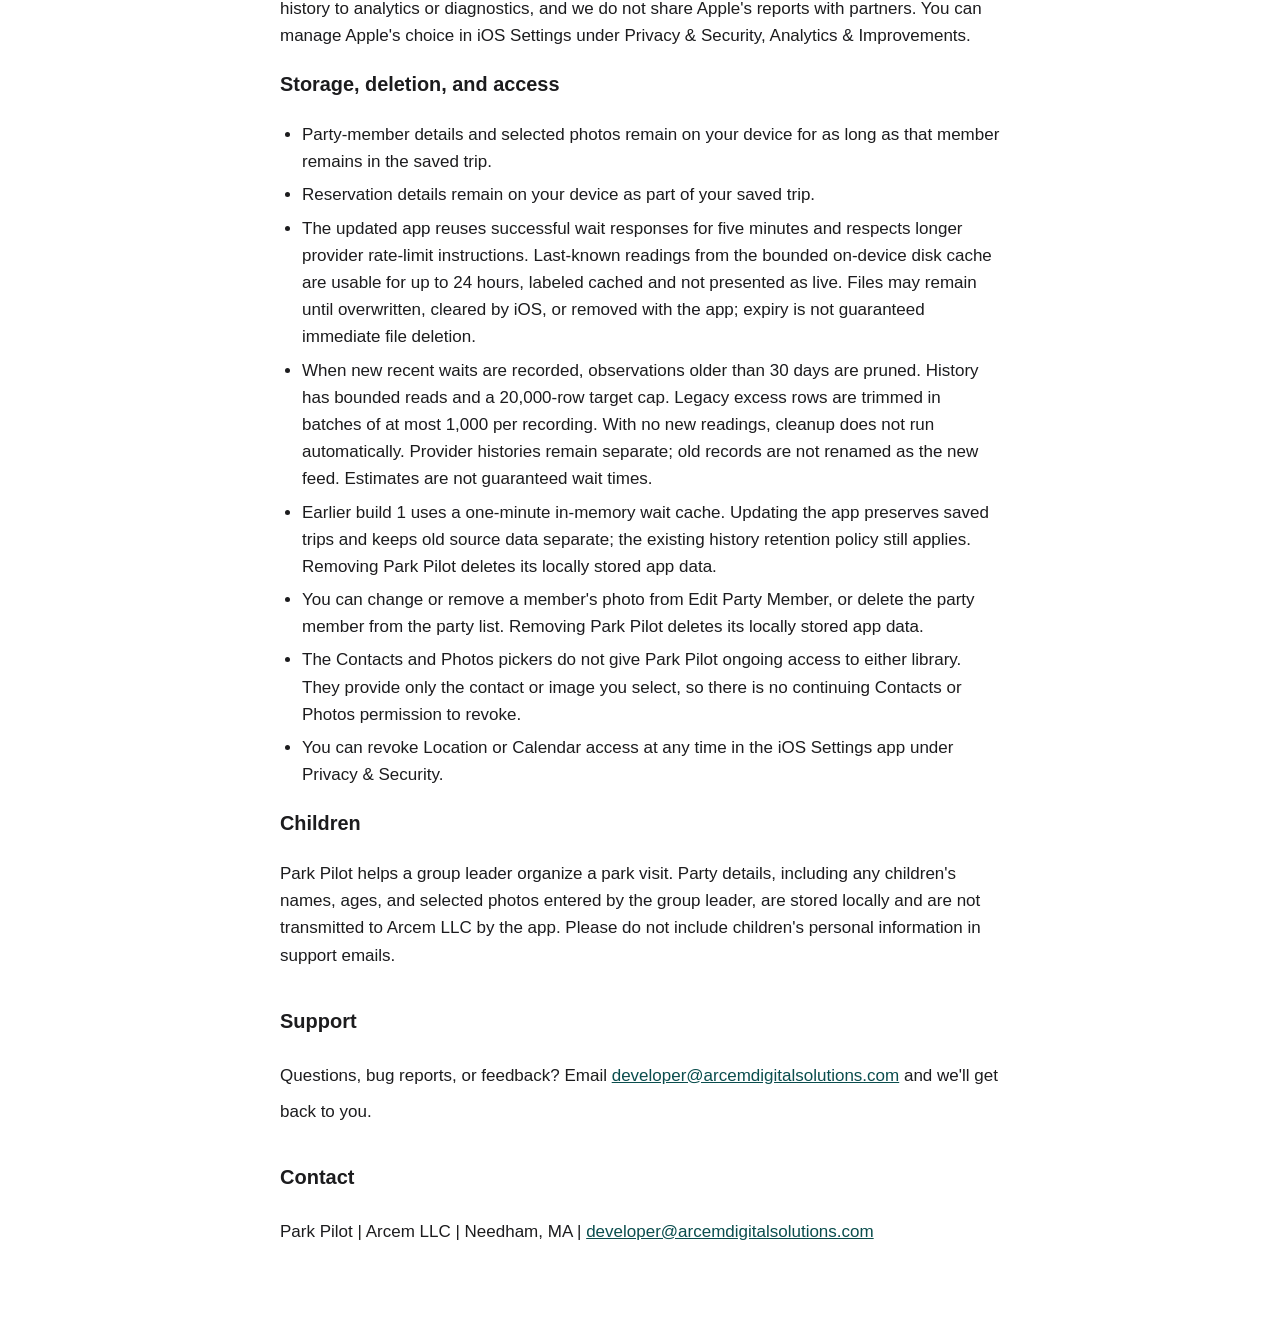
==== commit 7bd83f34: "Clarify local retention cleanup and enlarge support links" ====
--- a/privacy.html
+++ b/privacy.html
@@ -18,6 +18,7 @@
   ul { padding-left: 22px; }
   li { margin: 6px 0; }
   a { color: #0a4d4d; overflow-wrap: anywhere; }
+  a[href^="mailto:"] { display: inline-block; min-height: 44px; padding: 8px 0; box-sizing: border-box; }
   @media (prefers-color-scheme: dark) { a { color: #6bd6cc; } }
   .brand { display: flex; align-items: center; gap: 10px; }
   .icon { width: 44px; height: 44px; border-radius: 10px; }
@@ -25,7 +26,7 @@
 </head>
 <body>
   <div class="brand"><img class="icon" src="assets/park-pilot-icon.png" alt="" aria-hidden="true"><h1>Park Pilot</h1></div>
-  <p class="updated">Privacy Policy &amp; Support | Last updated October 12, 2026</p>
+  <p class="updated">Privacy Policy &amp; Support | Last updated October 13, 2026</p>
 
   <h2>Privacy Policy</h2>
   <p>Park Pilot is provided by Arcem LLC and is built to keep your trip information on your device.</p>
@@ -48,8 +49,8 @@
   <ul>
     <li>Party-member details and selected photos remain on your device for as long as that member remains in the saved trip.</li>
     <li>Reservation details remain on your device as part of your saved trip.</li>
-    <li>The updated app reuses successful wait responses for five minutes and respects longer provider rate-limit instructions. A bounded on-device disk cache can retain last-known waits for up to 24 hours. Cached readings are labeled cached and are not presented as live.</li>
-    <li>Wait observations used for local estimates are kept separately by provider, with 30-day retention, bounded reads and a 20,000-row target cap. Legacy excess rows are trimmed in batches of at most 1,000 on real readings. Old source records are not renamed as the new feed. Estimates are not guaranteed wait times.</li>
+    <li>The updated app reuses successful wait responses for five minutes and respects longer provider rate-limit instructions. Last-known readings from the bounded on-device disk cache are usable for up to 24 hours, labeled cached and not presented as live. Files may remain until overwritten, cleared by iOS, or removed with the app; expiry is not guaranteed immediate file deletion.</li>
+    <li>When new recent waits are recorded, observations older than 30 days are pruned. History has bounded reads and a 20,000-row target cap. Legacy excess rows are trimmed in batches of at most 1,000 per recording. With no new readings, cleanup does not run automatically. Provider histories remain separate; old records are not renamed as the new feed. Estimates are not guaranteed wait times.</li>
     <li>Earlier build 1 uses a one-minute in-memory wait cache. Updating the app preserves saved trips and keeps old source data separate; the existing history retention policy still applies. Removing Park Pilot deletes its locally stored app data.</li>
     <li>You can change or remove a member's photo from Edit Party Member, or delete the party member from the party list. Removing Park Pilot deletes its locally stored app data.</li>
     <li>The Contacts and Photos pickers do not give Park Pilot ongoing access to either library. They provide only the contact or image you select, so there is no continuing Contacts or Photos permission to revoke.</li>
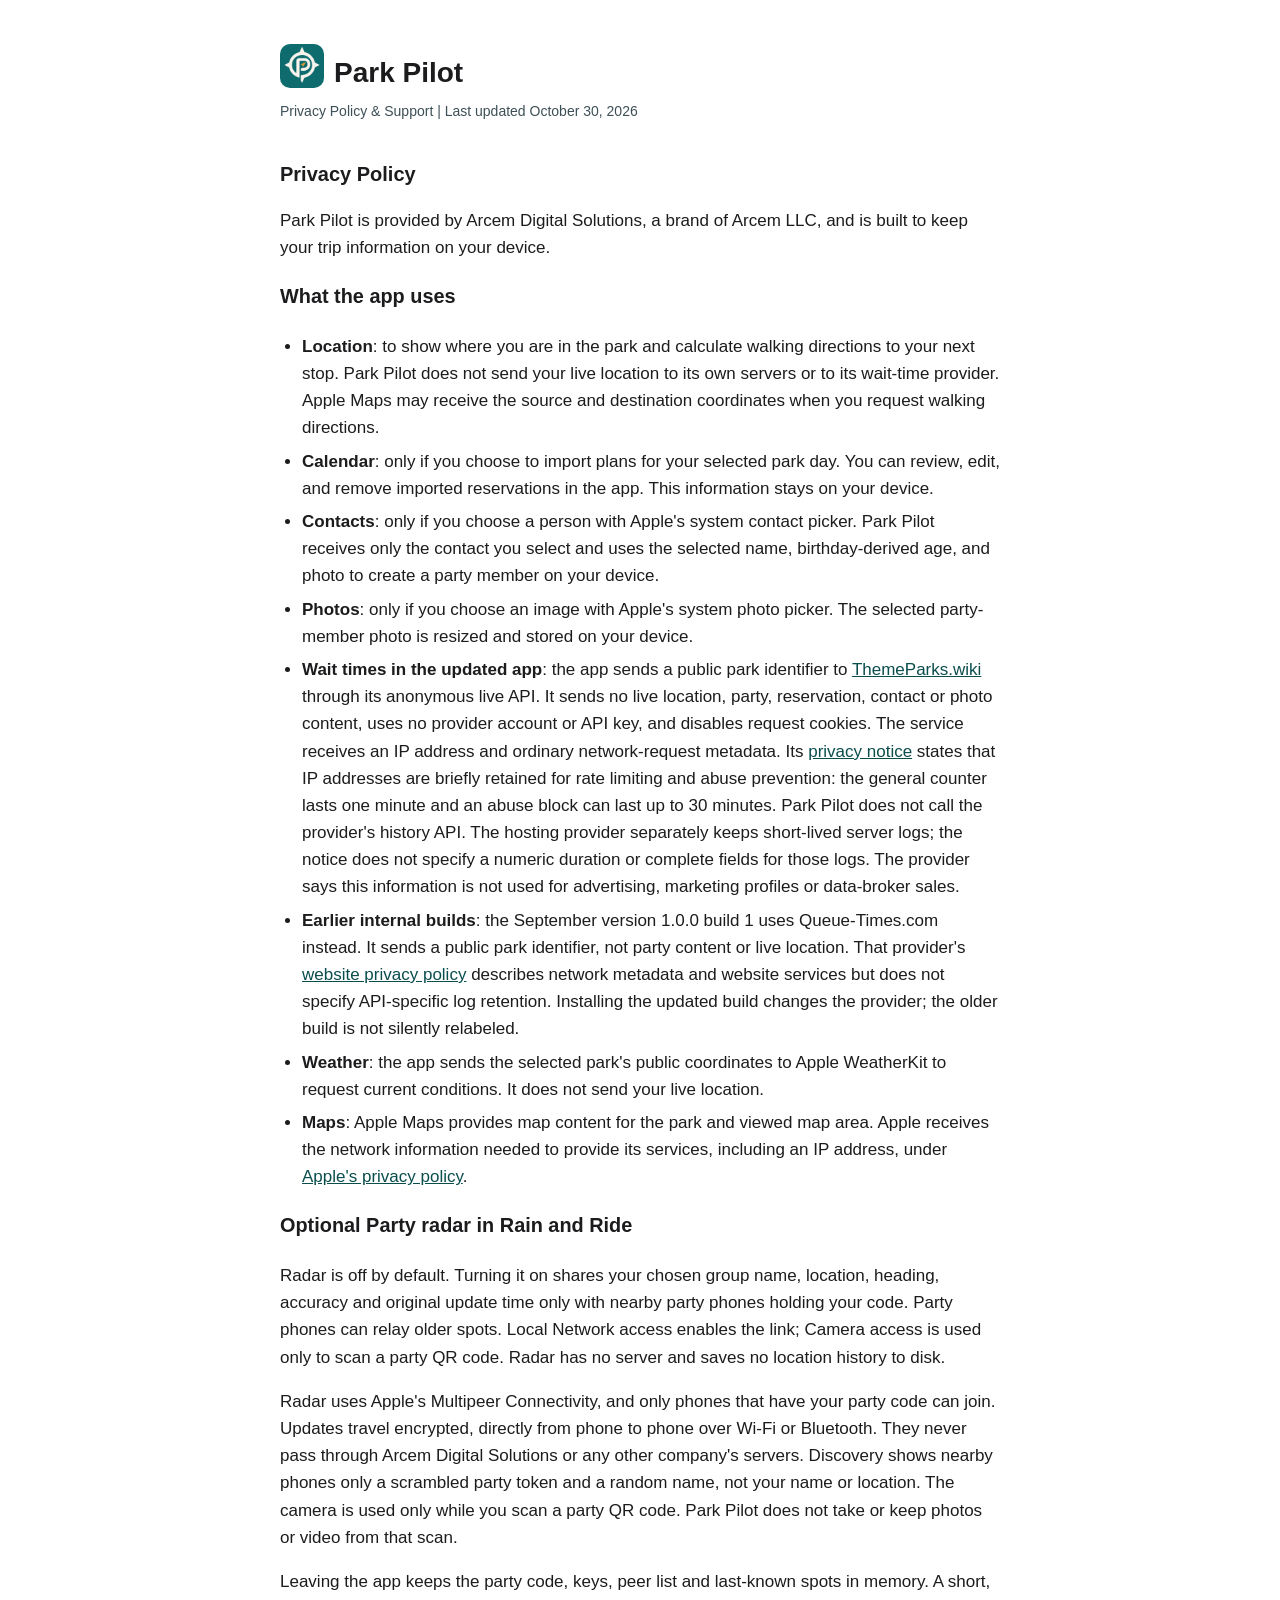
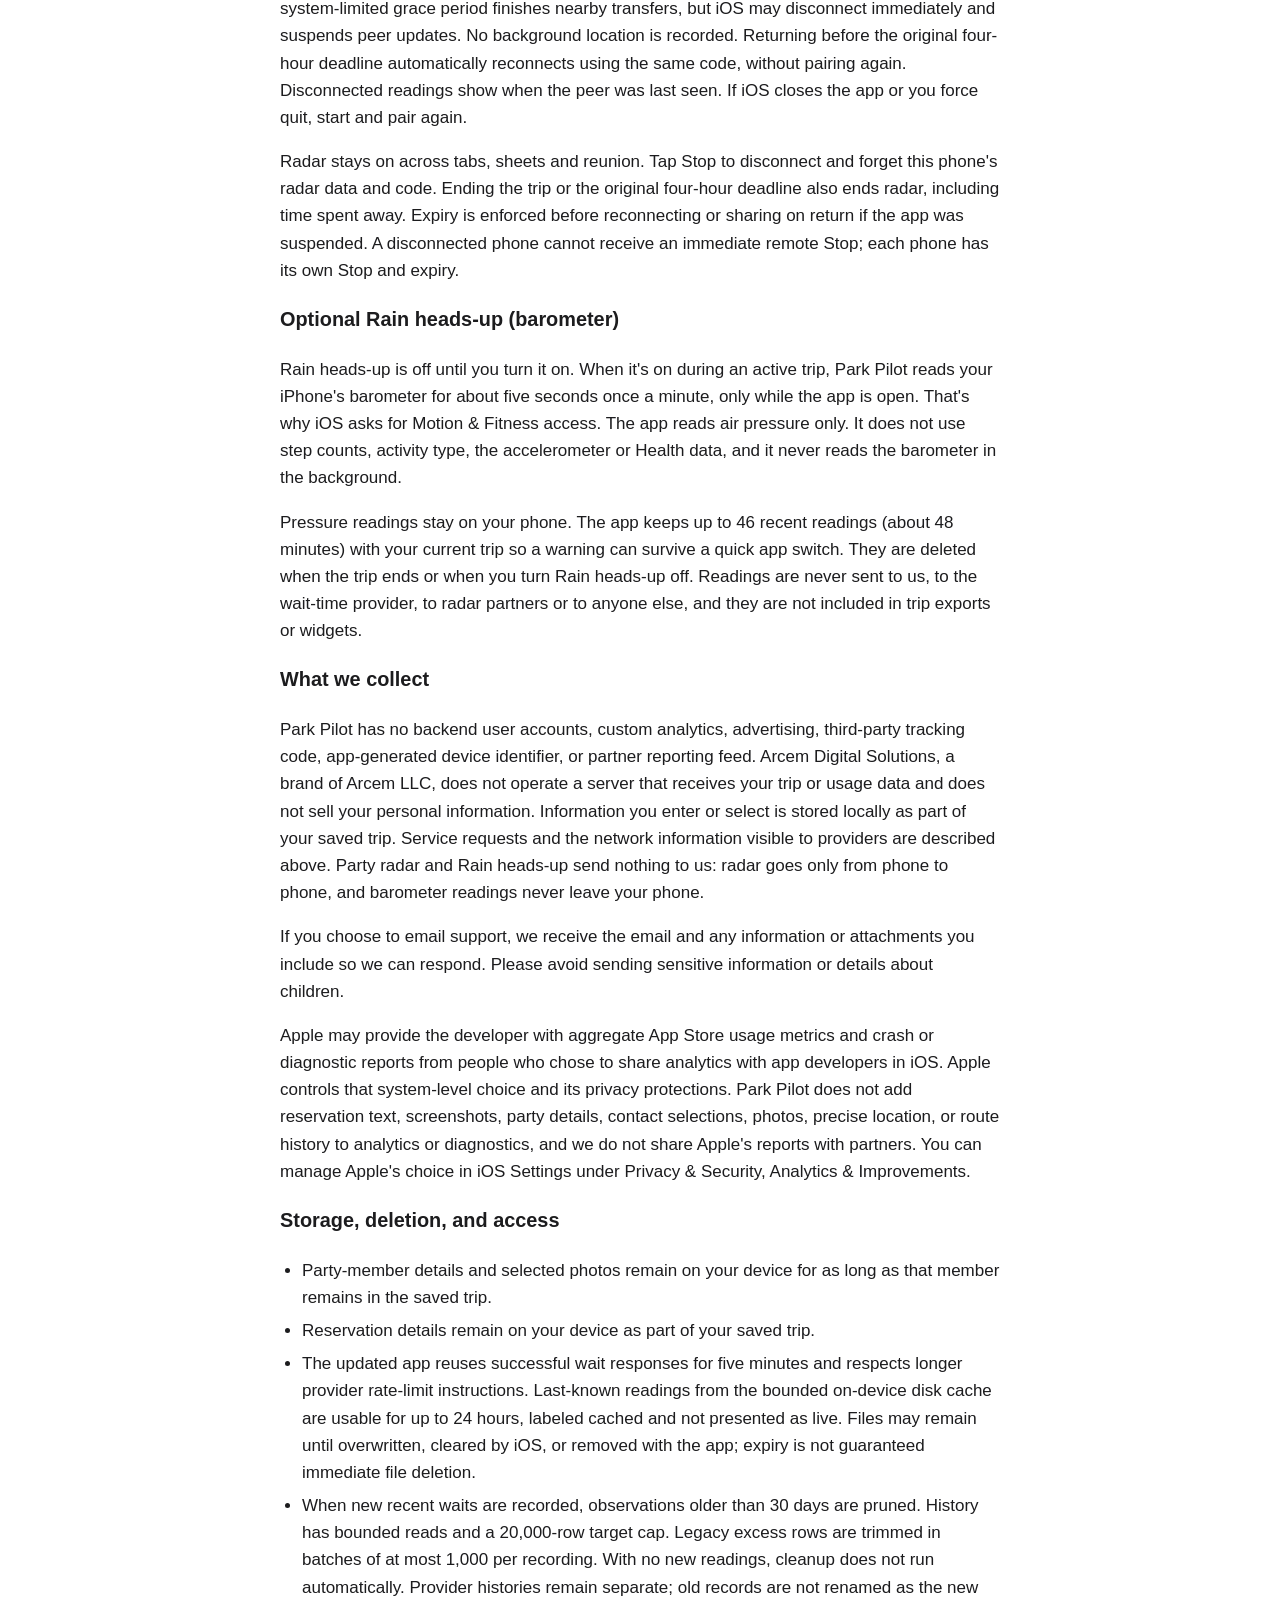
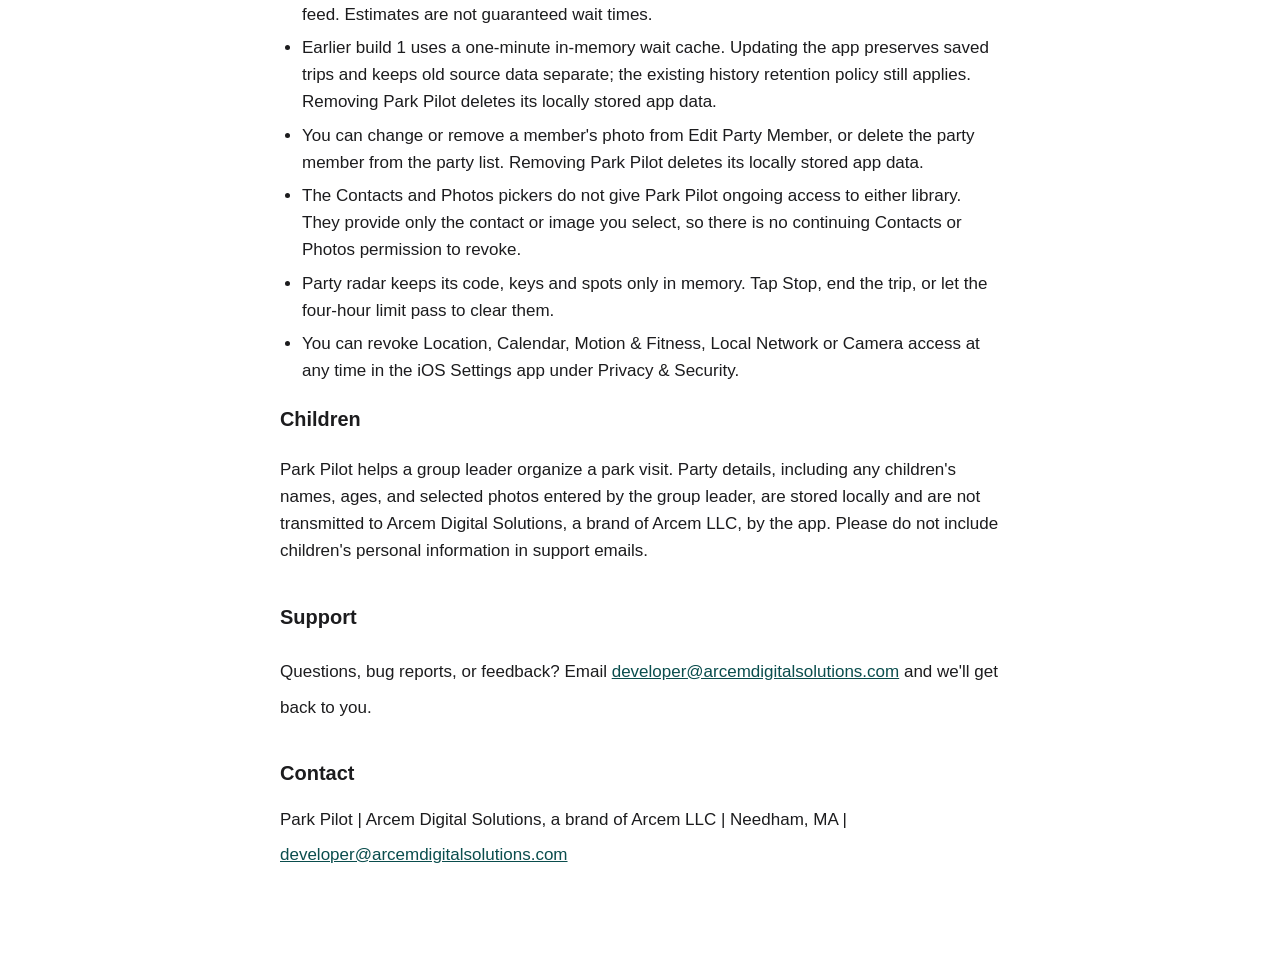
==== commit 19af43bb: "Disclose Party radar, local network, camera QR scan and barometer rain heads-up" ====
--- a/privacy.html
+++ b/privacy.html
@@ -26,10 +26,10 @@
 </head>
 <body>
   <div class="brand"><img class="icon" src="assets/park-pilot-icon.png" alt="" aria-hidden="true"><h1>Park Pilot</h1></div>
-  <p class="updated">Privacy Policy &amp; Support | Last updated October 13, 2026</p>
+  <p class="updated">Privacy Policy &amp; Support | Last updated October 30, 2026</p>
 
   <h2>Privacy Policy</h2>
-  <p>Park Pilot is provided by Arcem LLC and is built to keep your trip information on your device.</p>
+  <p>Park Pilot is provided by Arcem Digital Solutions, a brand of Arcem LLC, and is built to keep your trip information on your device.</p>
   <h3>What the app uses</h3>
   <ul>
     <li><strong>Location</strong>: to show where you are in the park and calculate walking directions to your next stop. Park Pilot does not send your live location to its own servers or to its wait-time provider. Apple Maps may receive the source and destination coordinates when you request walking directions.</li>
@@ -41,8 +41,16 @@
     <li><strong>Weather</strong>: the app sends the selected park's public coordinates to Apple WeatherKit to request current conditions. It does not send your live location.</li>
     <li><strong>Maps</strong>: Apple Maps provides map content for the park and viewed map area. Apple receives the network information needed to provide its services, including an IP address, under <a href="https://www.apple.com/legal/privacy/">Apple's privacy policy</a>.</li>
   </ul>
+  <h3>Optional Party radar in Rain and Ride</h3>
+  <p>Radar is off by default. Turning it on shares your chosen group name, location, heading, accuracy and original update time only with nearby party phones holding your code. Party phones can relay older spots. Local Network access enables the link; Camera access is used only to scan a party QR code. Radar has no server and saves no location history to disk.</p>
+  <p>Radar uses Apple's Multipeer Connectivity, and only phones that have your party code can join. Updates travel encrypted, directly from phone to phone over Wi-Fi or Bluetooth. They never pass through Arcem Digital Solutions or any other company's servers. Discovery shows nearby phones only a scrambled party token and a random name, not your name or location. The camera is used only while you scan a party QR code. Park Pilot does not take or keep photos or video from that scan.</p>
+  <p>Leaving the app keeps the party code, keys, peer list and last-known spots in memory. A short, system-limited grace period finishes nearby transfers, but iOS may disconnect immediately and suspends peer updates. No background location is recorded. Returning before the original four-hour deadline automatically reconnects using the same code, without pairing again. Disconnected readings show when the peer was last seen. If iOS closes the app or you force quit, start and pair again.</p>
+  <p>Radar stays on across tabs, sheets and reunion. Tap Stop to disconnect and forget this phone's radar data and code. Ending the trip or the original four-hour deadline also ends radar, including time spent away. Expiry is enforced before reconnecting or sharing on return if the app was suspended. A disconnected phone cannot receive an immediate remote Stop; each phone has its own Stop and expiry.</p>
+  <h3>Optional Rain heads-up (barometer)</h3>
+  <p>Rain heads-up is off until you turn it on. When it's on during an active trip, Park Pilot reads your iPhone's barometer for about five seconds once a minute, only while the app is open. That's why iOS asks for Motion &amp; Fitness access. The app reads air pressure only. It does not use step counts, activity type, the accelerometer or Health data, and it never reads the barometer in the background.</p>
+  <p>Pressure readings stay on your phone. The app keeps up to 46 recent readings (about 48 minutes) with your current trip so a warning can survive a quick app switch. They are deleted when the trip ends or when you turn Rain heads-up off. Readings are never sent to us, to the wait-time provider, to radar partners or to anyone else, and they are not included in trip exports or widgets.</p>
   <h3>What we collect</h3>
-  <p>Park Pilot has no backend user accounts, custom analytics, advertising, third-party tracking code, app-generated device identifier, or partner reporting feed. Arcem LLC does not operate a server that receives your trip or usage data and does not sell your personal information. Information you enter or select is stored locally as part of your saved trip. Service requests and the network information visible to providers are described above.</p>
+  <p>Park Pilot has no backend user accounts, custom analytics, advertising, third-party tracking code, app-generated device identifier, or partner reporting feed. Arcem Digital Solutions, a brand of Arcem LLC, does not operate a server that receives your trip or usage data and does not sell your personal information. Information you enter or select is stored locally as part of your saved trip. Service requests and the network information visible to providers are described above. Party radar and Rain heads-up send nothing to us: radar goes only from phone to phone, and barometer readings never leave your phone.</p>
   <p>If you choose to email support, we receive the email and any information or attachments you include so we can respond. Please avoid sending sensitive information or details about children.</p>
   <p>Apple may provide the developer with aggregate App Store usage metrics and crash or diagnostic reports from people who chose to share analytics with app developers in iOS. Apple controls that system-level choice and its privacy protections. Park Pilot does not add reservation text, screenshots, party details, contact selections, photos, precise location, or route history to analytics or diagnostics, and we do not share Apple's reports with partners. You can manage Apple's choice in iOS Settings under Privacy &amp; Security, Analytics &amp; Improvements.</p>
   <h3>Storage, deletion, and access</h3>
@@ -54,15 +62,16 @@
     <li>Earlier build 1 uses a one-minute in-memory wait cache. Updating the app preserves saved trips and keeps old source data separate; the existing history retention policy still applies. Removing Park Pilot deletes its locally stored app data.</li>
     <li>You can change or remove a member's photo from Edit Party Member, or delete the party member from the party list. Removing Park Pilot deletes its locally stored app data.</li>
     <li>The Contacts and Photos pickers do not give Park Pilot ongoing access to either library. They provide only the contact or image you select, so there is no continuing Contacts or Photos permission to revoke.</li>
-    <li>You can revoke Location or Calendar access at any time in the iOS Settings app under Privacy &amp; Security.</li>
+    <li>Party radar keeps its code, keys and spots only in memory. Tap Stop, end the trip, or let the four-hour limit pass to clear them.</li>
+    <li>You can revoke Location, Calendar, Motion &amp; Fitness, Local Network or Camera access at any time in the iOS Settings app under Privacy &amp; Security.</li>
   </ul>
   <h3>Children</h3>
-  <p>Park Pilot helps a group leader organize a park visit. Party details, including any children's names, ages, and selected photos entered by the group leader, are stored locally and are not transmitted to Arcem LLC by the app. Please do not include children's personal information in support emails.</p>
+  <p>Park Pilot helps a group leader organize a park visit. Party details, including any children's names, ages, and selected photos entered by the group leader, are stored locally and are not transmitted to Arcem Digital Solutions, a brand of Arcem LLC, by the app. Please do not include children's personal information in support emails.</p>
 
   <h2>Support</h2>
   <p>Questions, bug reports, or feedback? Email <a href="mailto:developer@arcemdigitalsolutions.com">developer@arcemdigitalsolutions.com</a> and we'll get back to you.</p>
 
   <h2>Contact</h2>
-  <p>Park Pilot | Arcem LLC | Needham, MA | <a href="mailto:developer@arcemdigitalsolutions.com">developer@arcemdigitalsolutions.com</a></p>
+  <p>Park Pilot | Arcem Digital Solutions, a brand of Arcem LLC | Needham, MA | <a href="mailto:developer@arcemdigitalsolutions.com">developer@arcemdigitalsolutions.com</a></p>
 </body>
 </html>
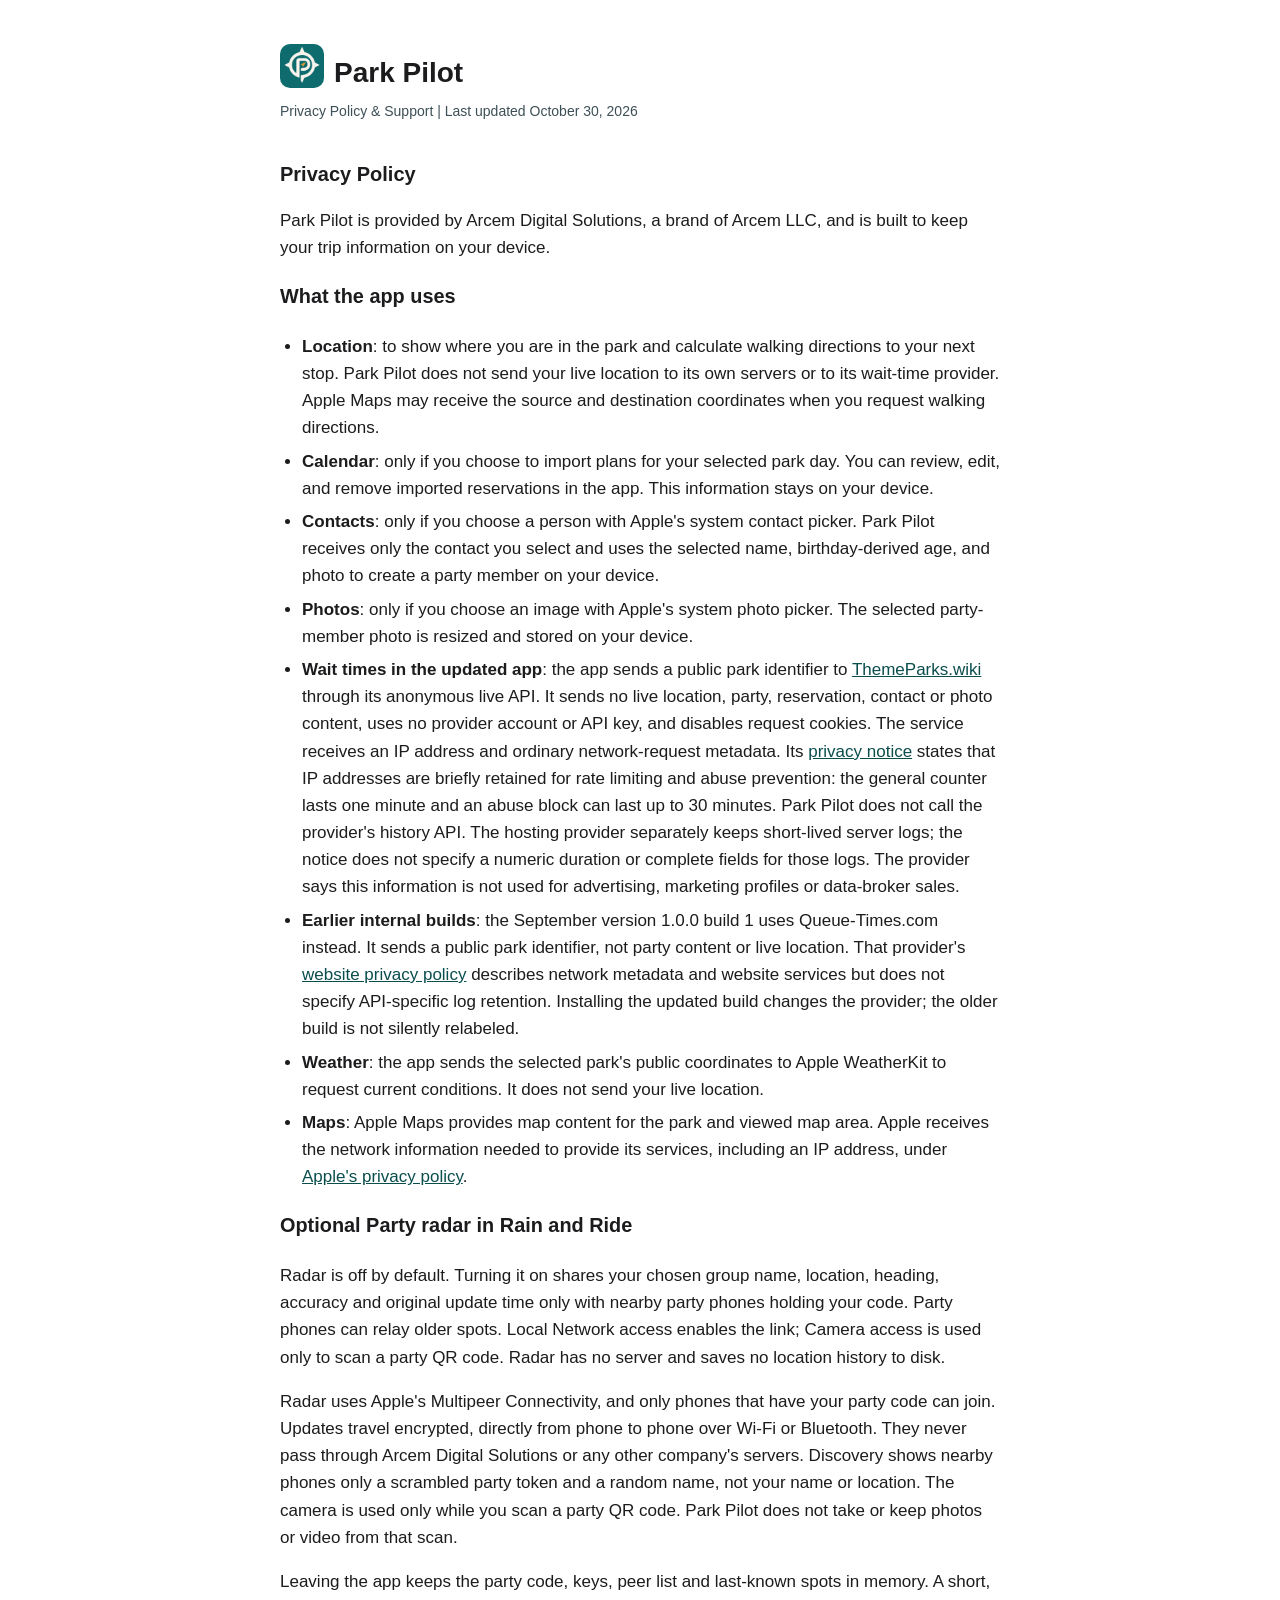
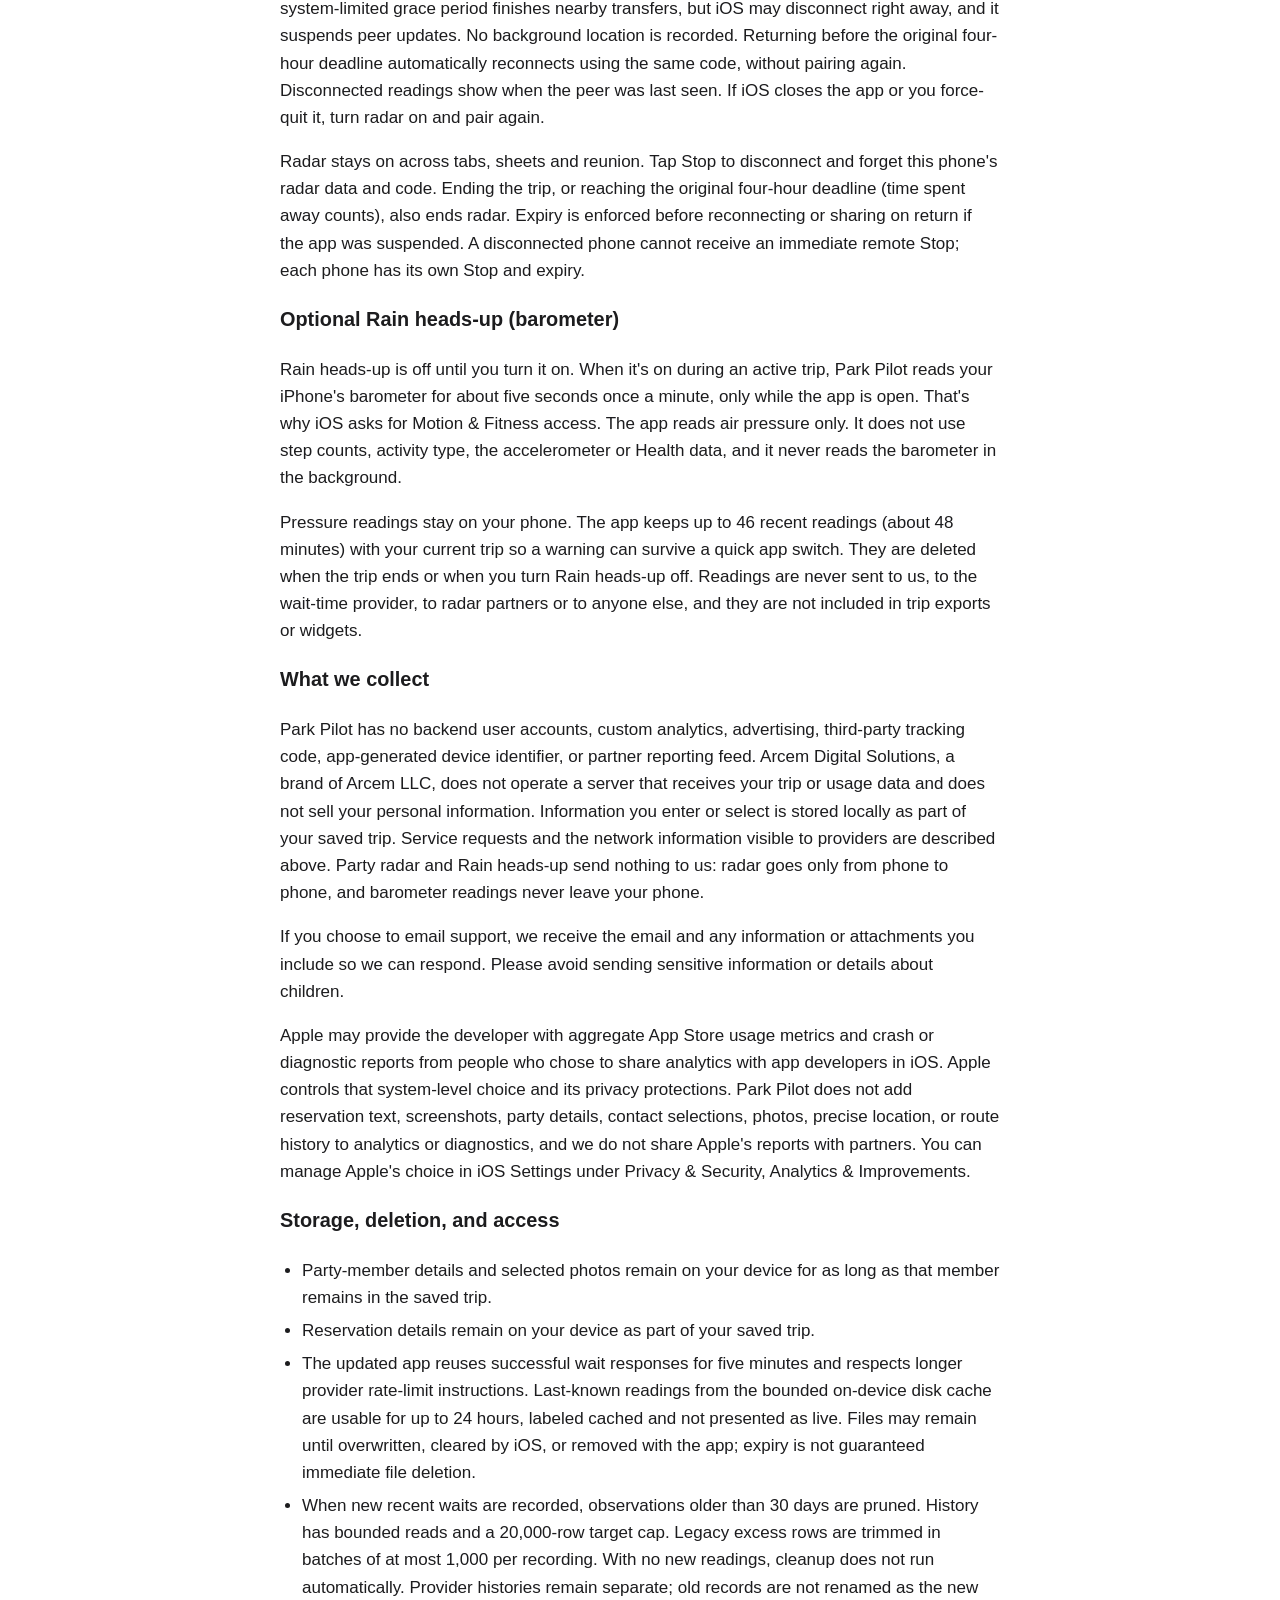
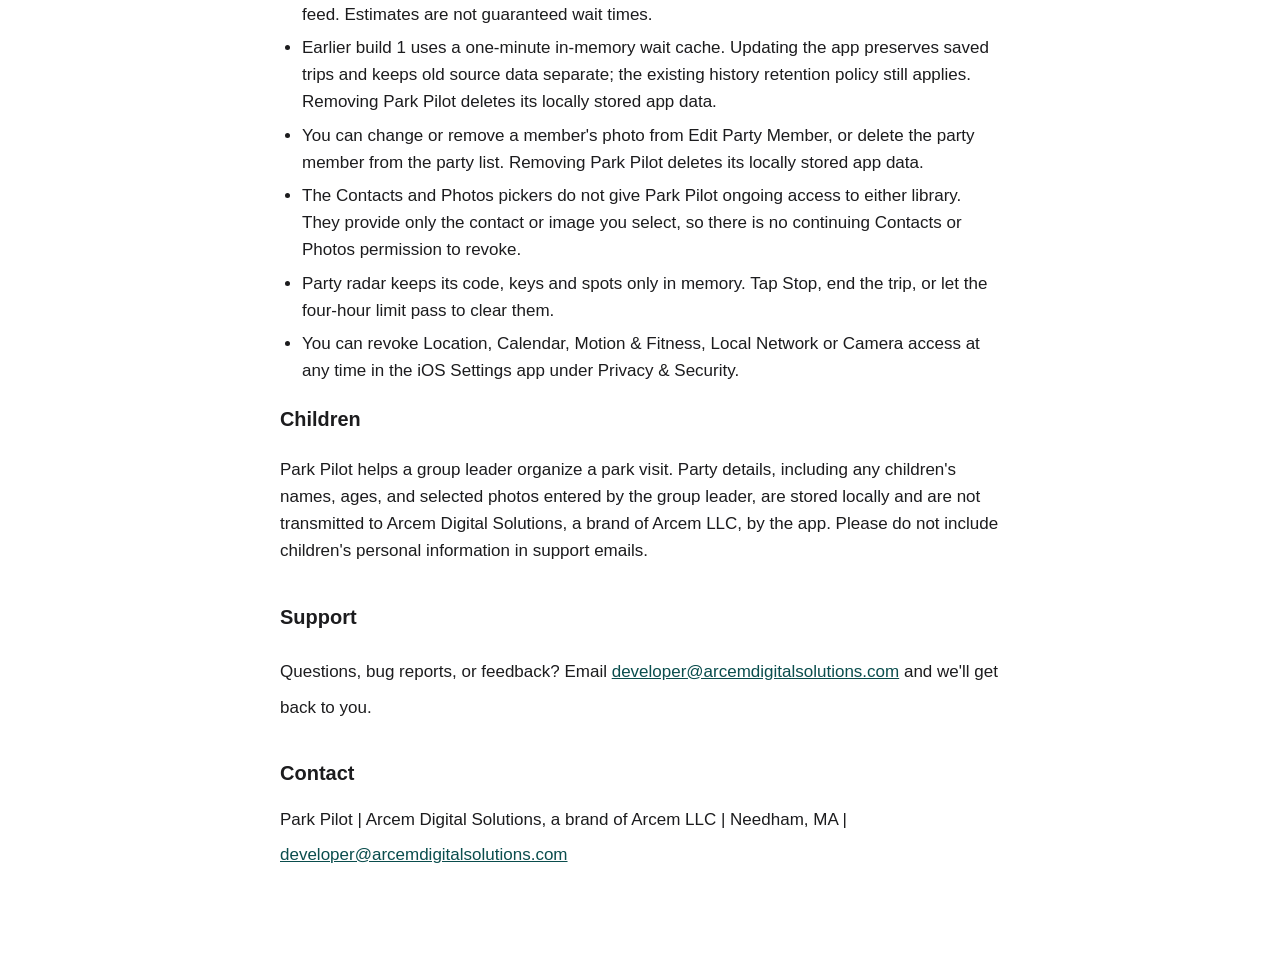
==== commit 49b2be46: "Fix three grammar slips in the radar section of the privacy policy" ====
--- a/privacy.html
+++ b/privacy.html
@@ -44,8 +44,8 @@
   <h3>Optional Party radar in Rain and Ride</h3>
   <p>Radar is off by default. Turning it on shares your chosen group name, location, heading, accuracy and original update time only with nearby party phones holding your code. Party phones can relay older spots. Local Network access enables the link; Camera access is used only to scan a party QR code. Radar has no server and saves no location history to disk.</p>
   <p>Radar uses Apple's Multipeer Connectivity, and only phones that have your party code can join. Updates travel encrypted, directly from phone to phone over Wi-Fi or Bluetooth. They never pass through Arcem Digital Solutions or any other company's servers. Discovery shows nearby phones only a scrambled party token and a random name, not your name or location. The camera is used only while you scan a party QR code. Park Pilot does not take or keep photos or video from that scan.</p>
-  <p>Leaving the app keeps the party code, keys, peer list and last-known spots in memory. A short, system-limited grace period finishes nearby transfers, but iOS may disconnect immediately and suspends peer updates. No background location is recorded. Returning before the original four-hour deadline automatically reconnects using the same code, without pairing again. Disconnected readings show when the peer was last seen. If iOS closes the app or you force quit, start and pair again.</p>
-  <p>Radar stays on across tabs, sheets and reunion. Tap Stop to disconnect and forget this phone's radar data and code. Ending the trip or the original four-hour deadline also ends radar, including time spent away. Expiry is enforced before reconnecting or sharing on return if the app was suspended. A disconnected phone cannot receive an immediate remote Stop; each phone has its own Stop and expiry.</p>
+  <p>Leaving the app keeps the party code, keys, peer list and last-known spots in memory. A short, system-limited grace period finishes nearby transfers, but iOS may disconnect right away, and it suspends peer updates. No background location is recorded. Returning before the original four-hour deadline automatically reconnects using the same code, without pairing again. Disconnected readings show when the peer was last seen. If iOS closes the app or you force-quit it, turn radar on and pair again.</p>
+  <p>Radar stays on across tabs, sheets and reunion. Tap Stop to disconnect and forget this phone's radar data and code. Ending the trip, or reaching the original four-hour deadline (time spent away counts), also ends radar. Expiry is enforced before reconnecting or sharing on return if the app was suspended. A disconnected phone cannot receive an immediate remote Stop; each phone has its own Stop and expiry.</p>
   <h3>Optional Rain heads-up (barometer)</h3>
   <p>Rain heads-up is off until you turn it on. When it's on during an active trip, Park Pilot reads your iPhone's barometer for about five seconds once a minute, only while the app is open. That's why iOS asks for Motion &amp; Fitness access. The app reads air pressure only. It does not use step counts, activity type, the accelerometer or Health data, and it never reads the barometer in the background.</p>
   <p>Pressure readings stay on your phone. The app keeps up to 46 recent readings (about 48 minutes) with your current trip so a warning can survive a quick app switch. They are deleted when the trip ends or when you turn Rain heads-up off. Readings are never sent to us, to the wait-time provider, to radar partners or to anyone else, and they are not included in trip exports or widgets.</p>
